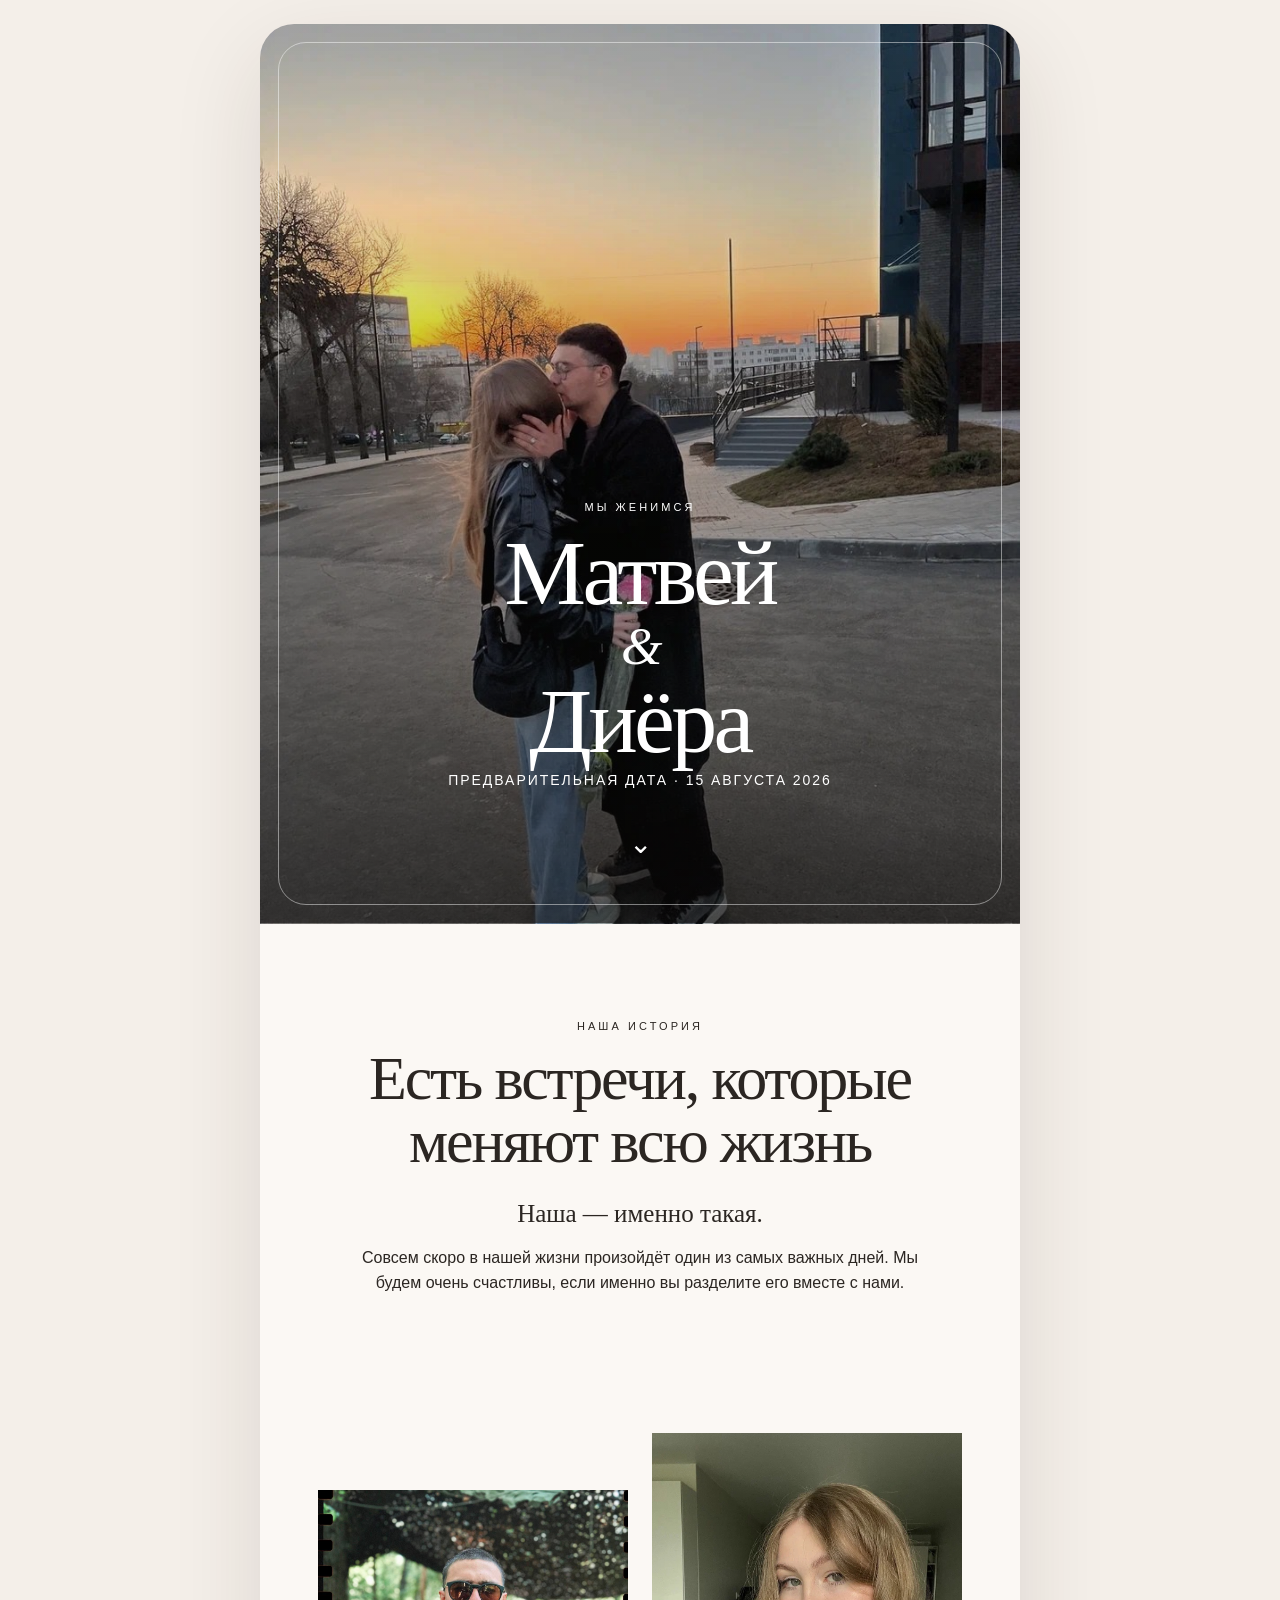
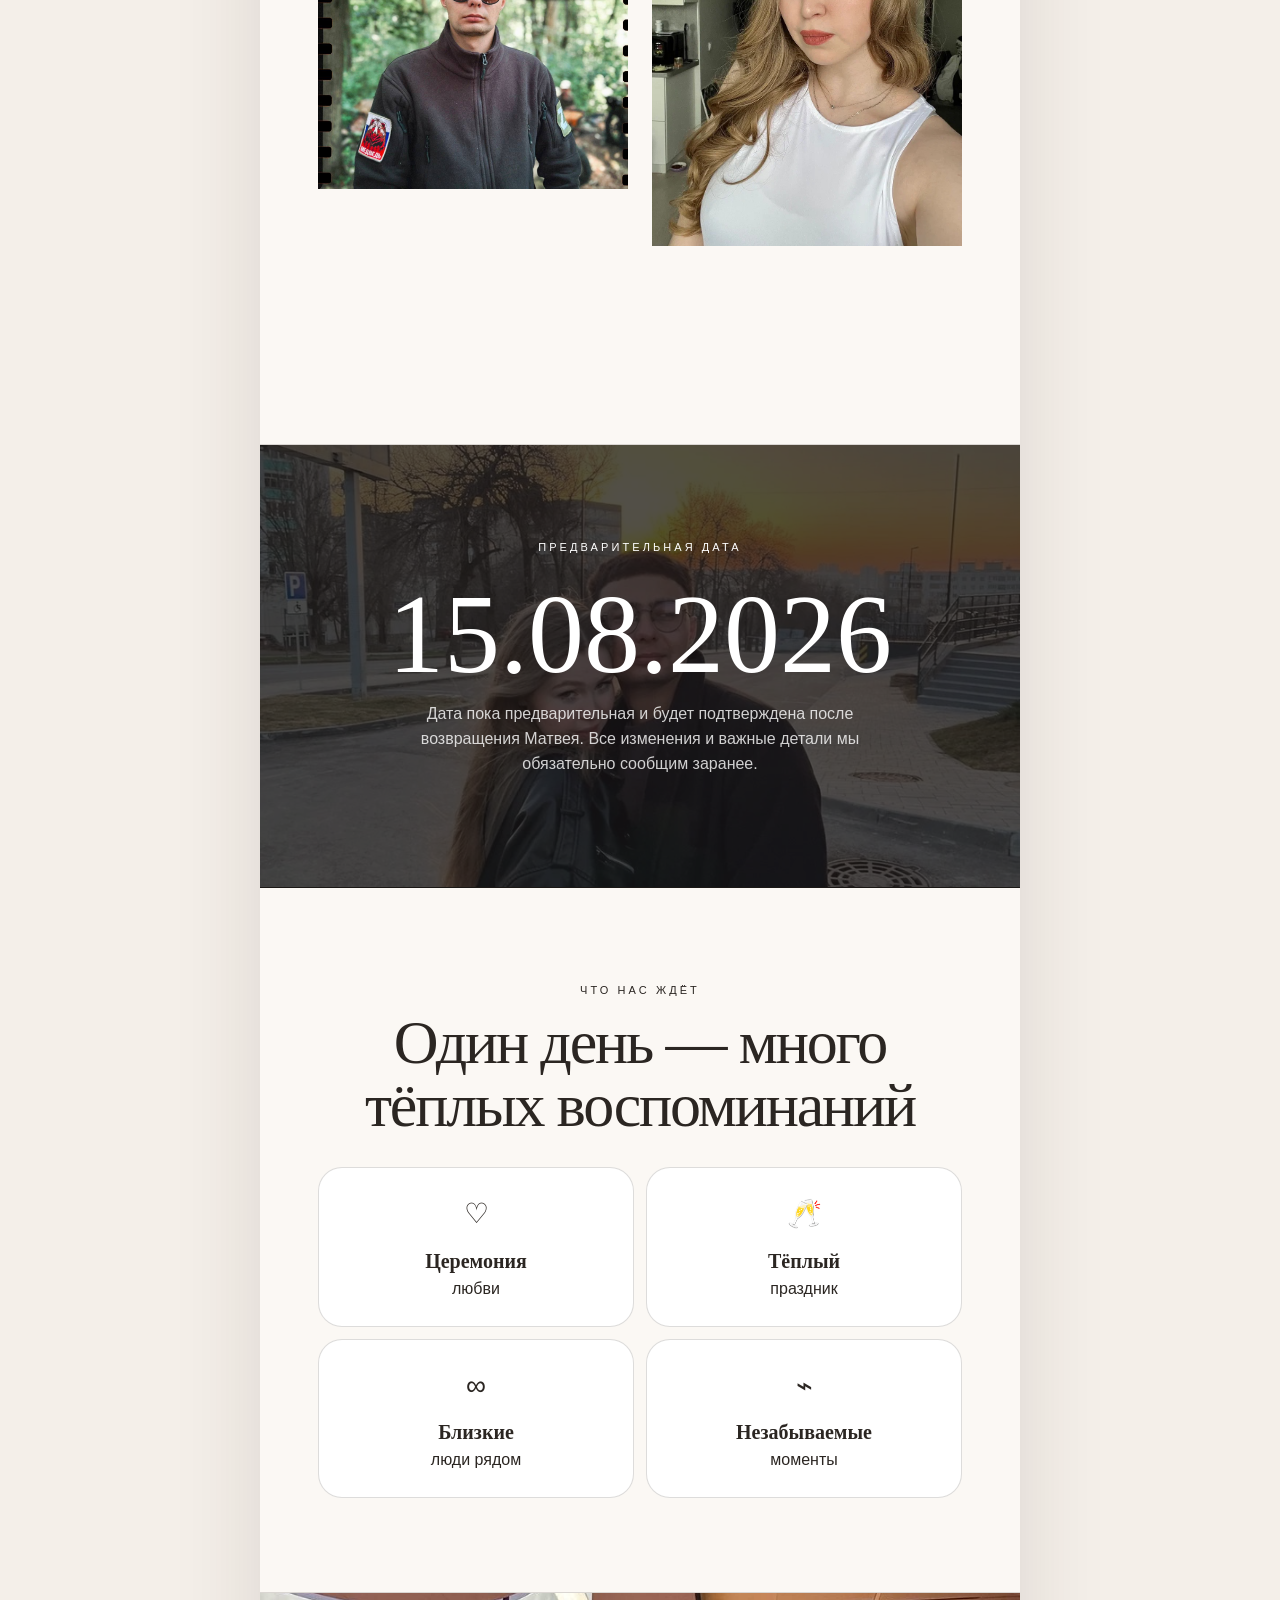
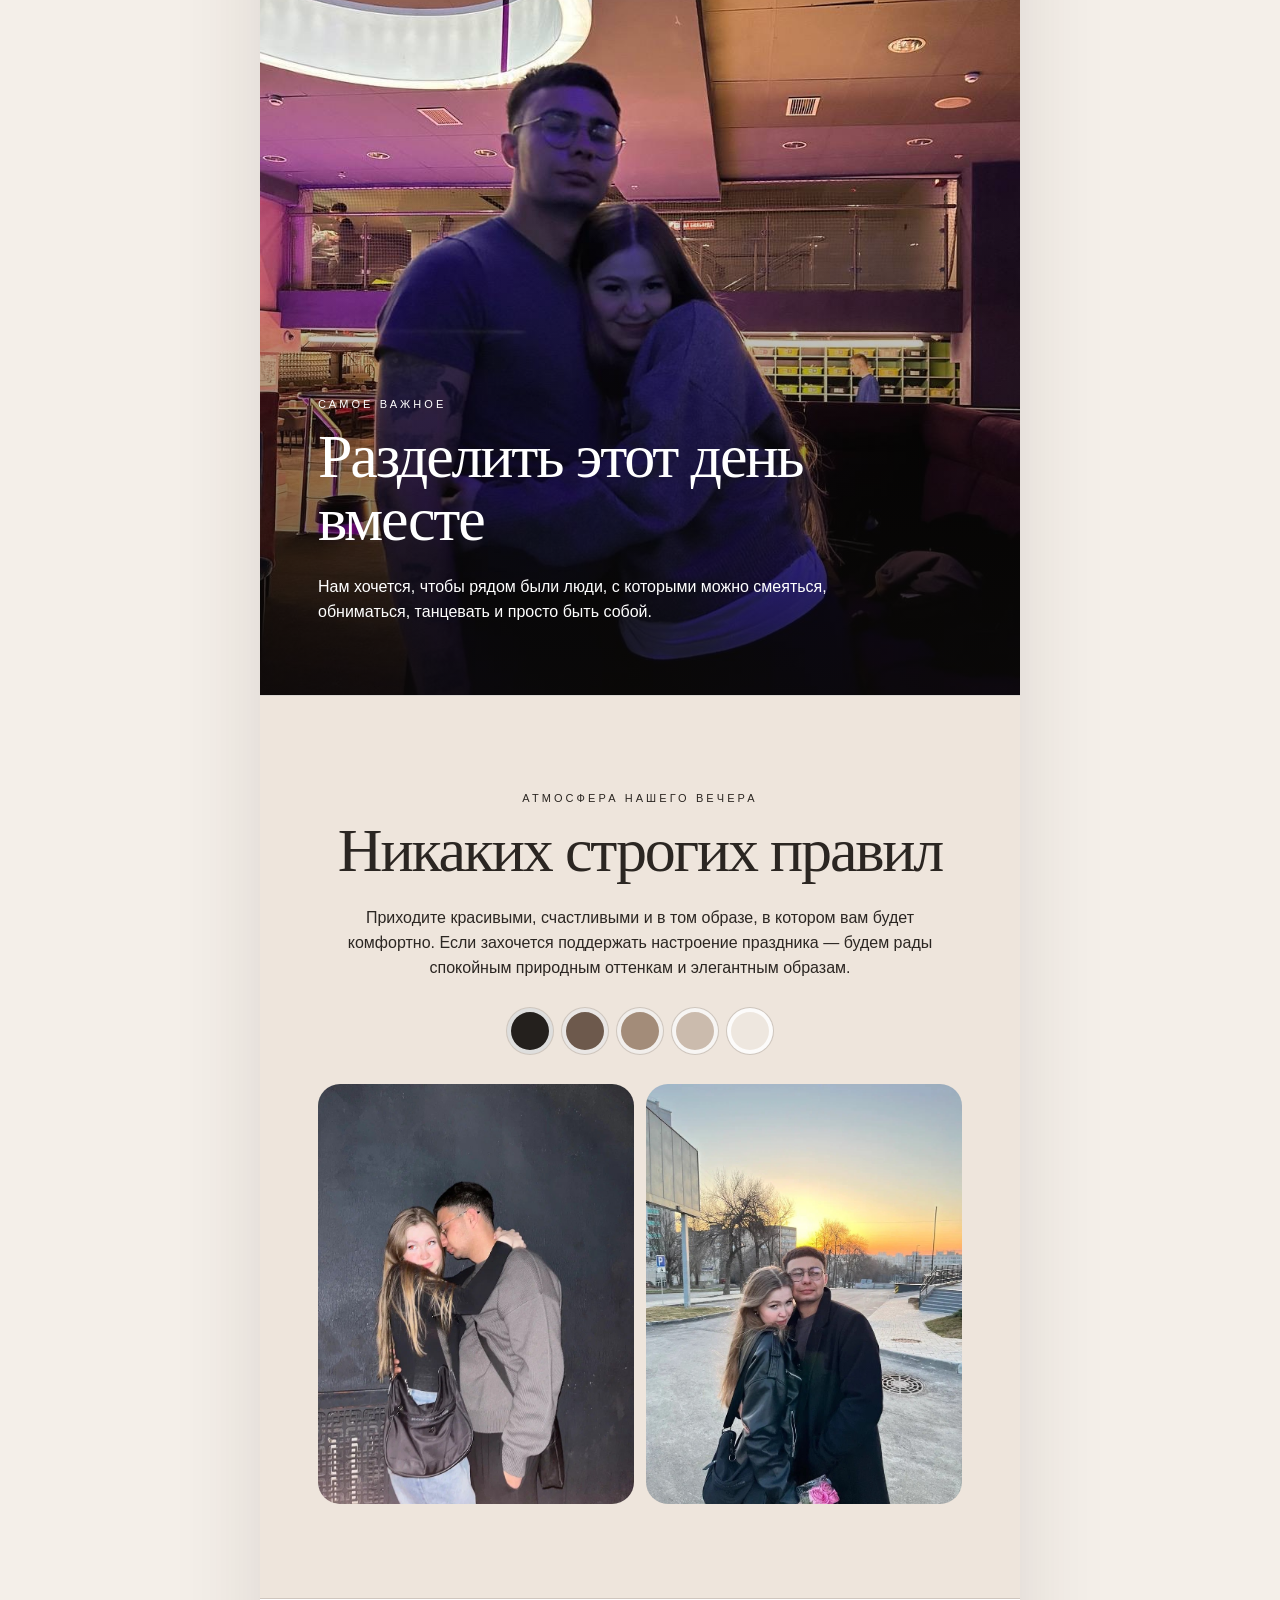
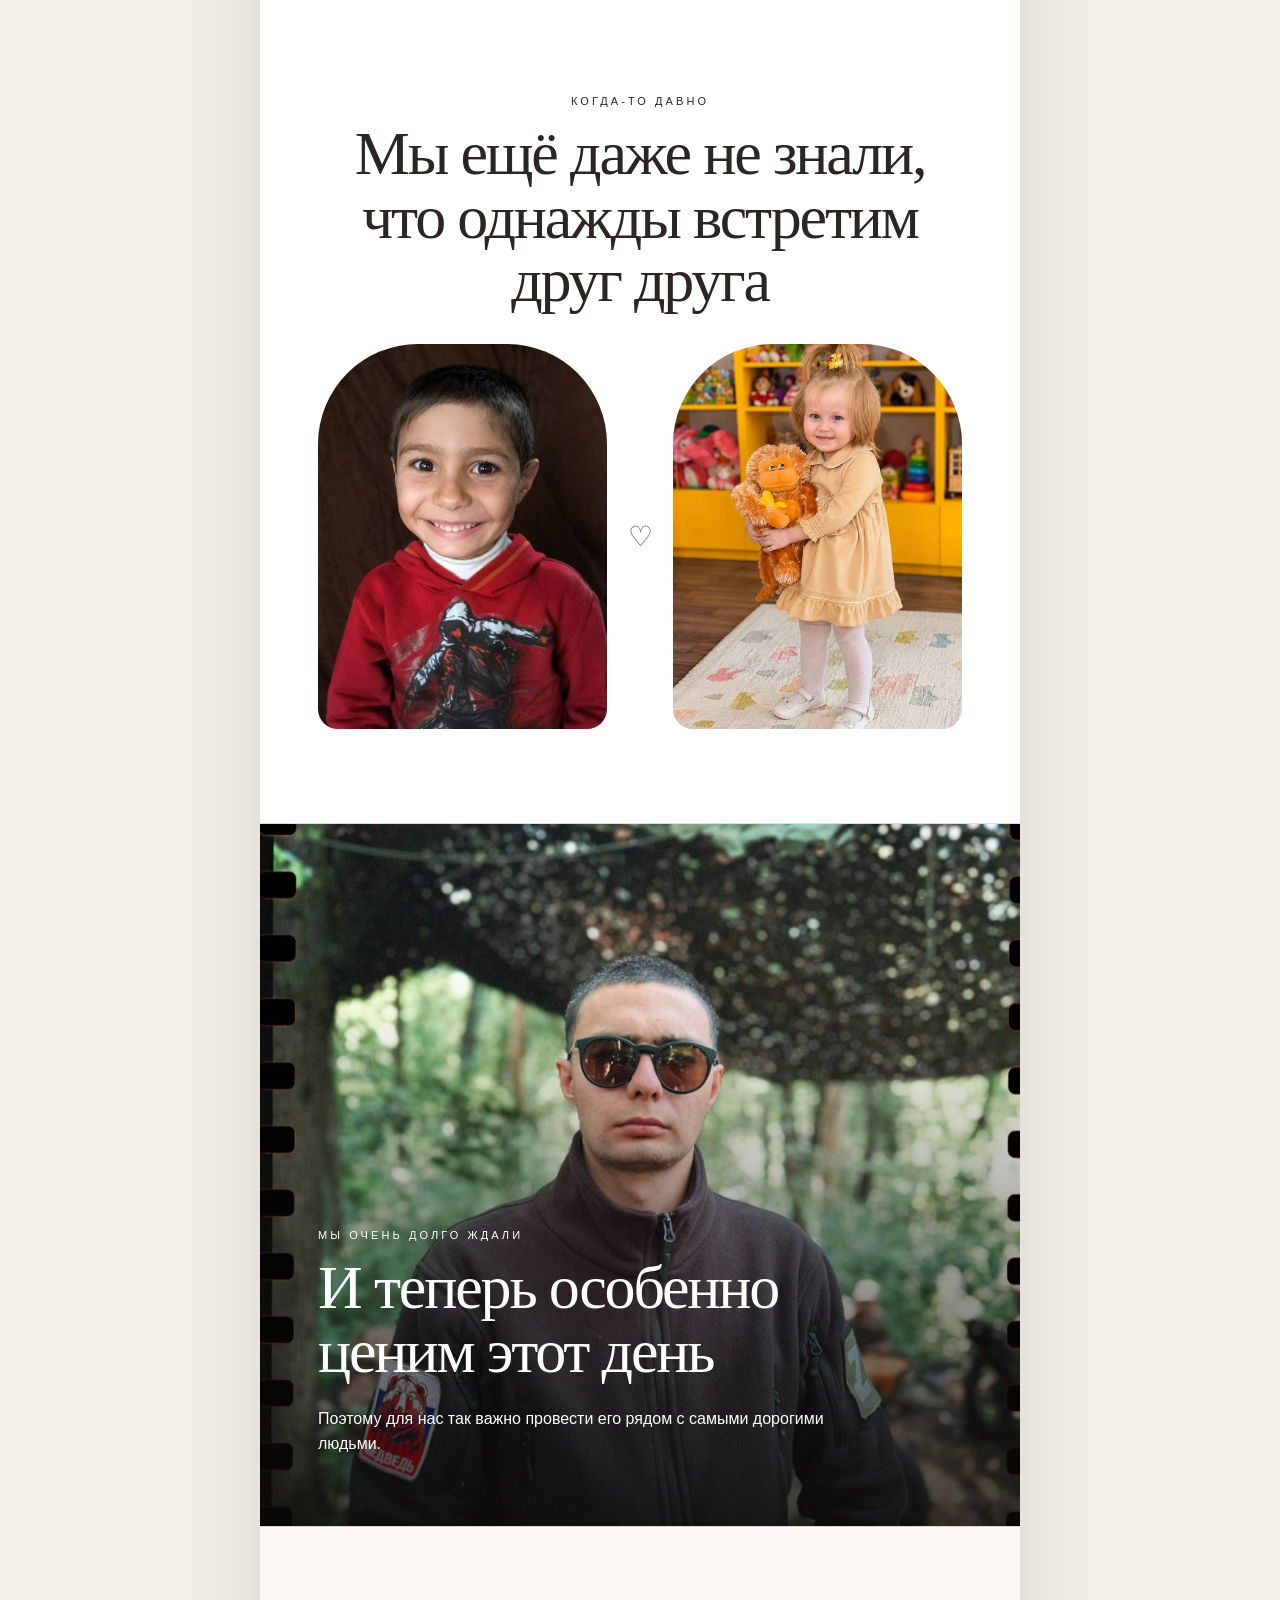
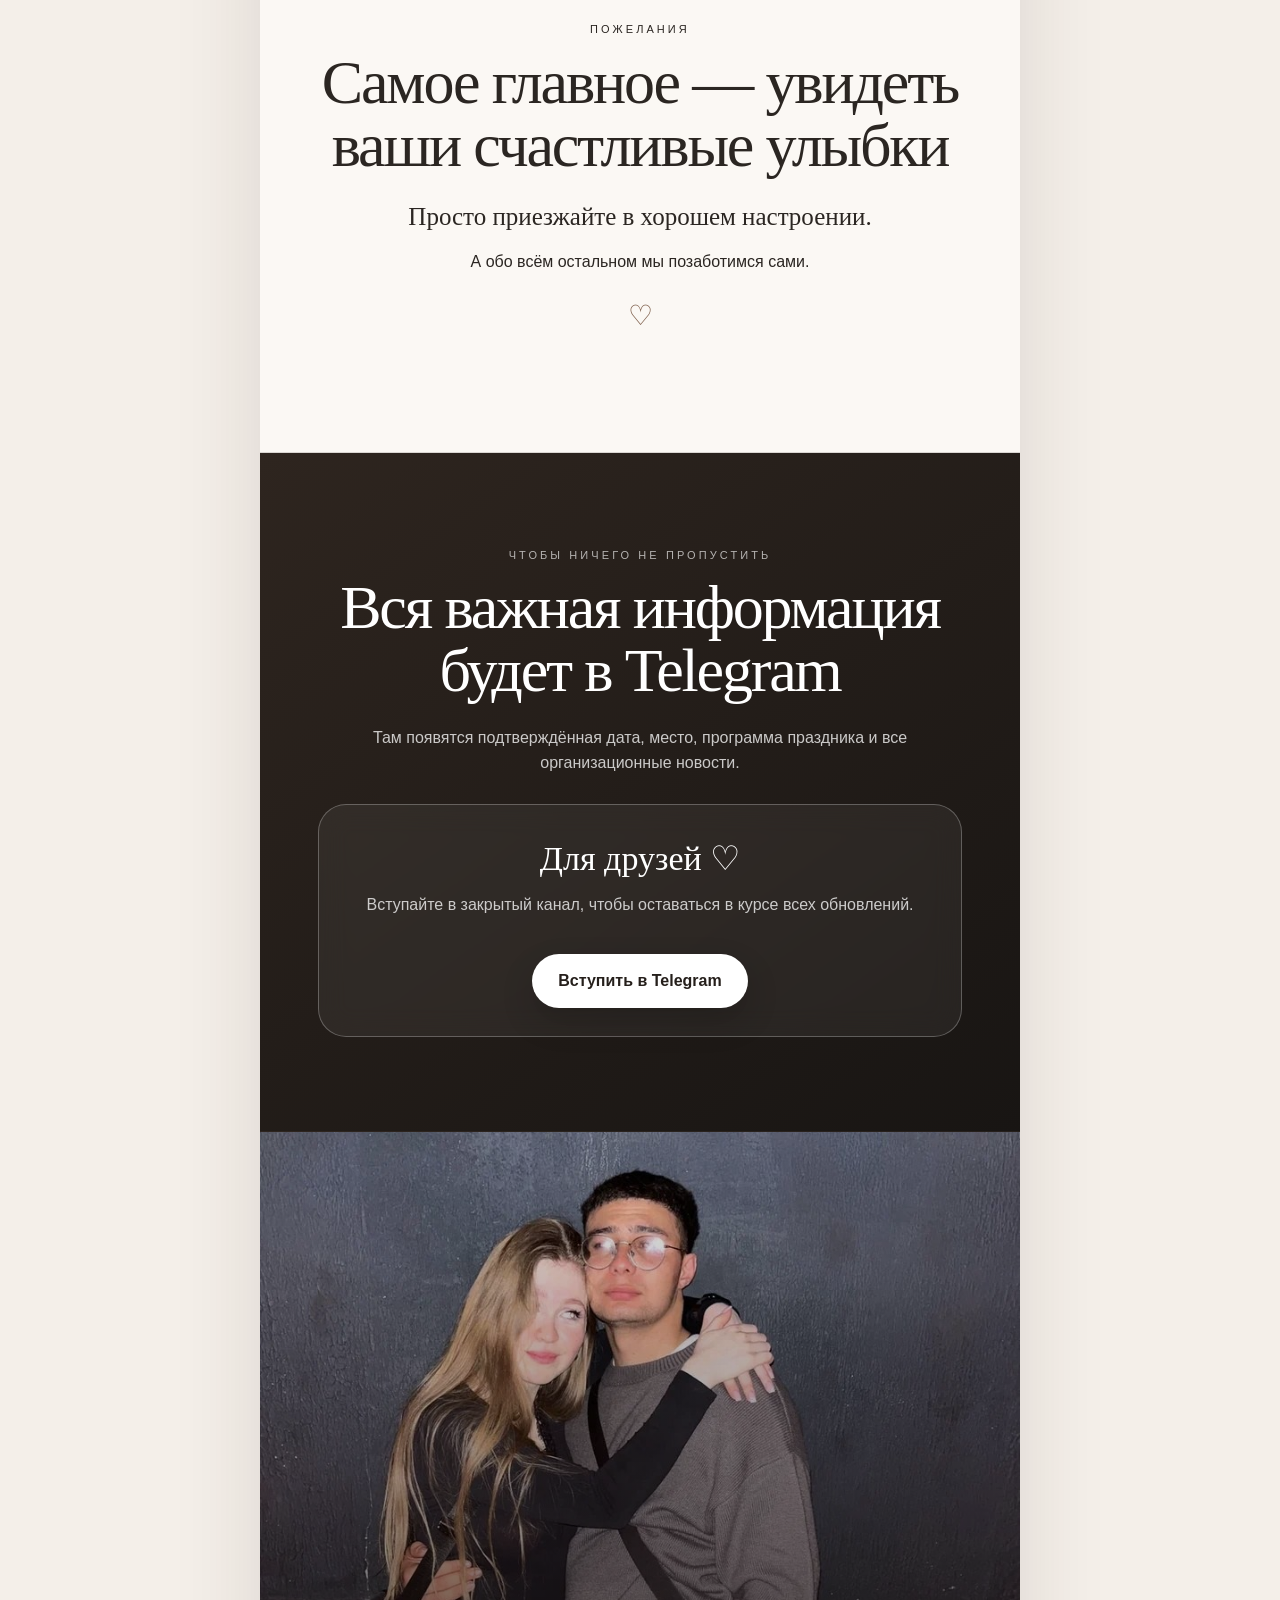
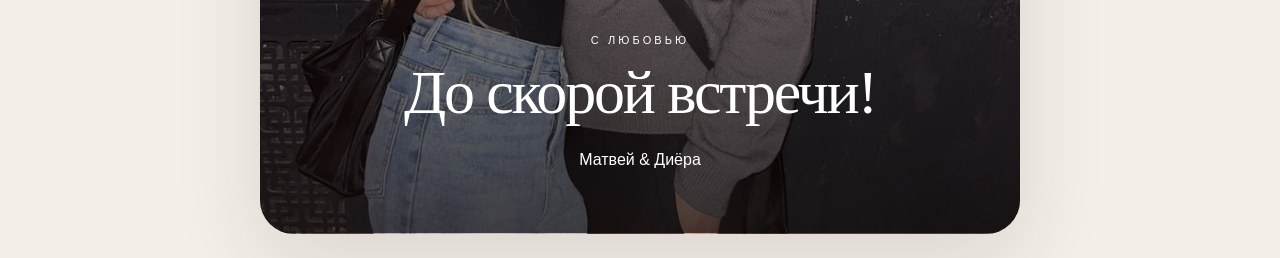
==== friends.html @ 25ff5fbf "Add files via upload" ====
<!doctype html>
<html lang="ru">
<head>
<meta charset="utf-8">
<meta name="viewport" content="width=device-width,initial-scale=1,viewport-fit=cover">
<meta name="theme-color" content="#f4efe9">
<title>Матвей & Диёра — мы женимся</title>
<link rel="stylesheet" href="styles.css">
</head>
<body>
<main class="site">
<section class="hero">
  <div class="hero-content reveal">
    <div class="eyebrow">Мы женимся</div>
    <h1>Матвей <span>&</span> Диёра</h1>
    <div class="hero-sub">предварительная дата · 15 августа 2026</div>
    <a class="scroll" href="#story" aria-label="Листать вниз">⌄</a>
  </div>
</section>

<section id="story" class="center">
  <div class="kicker reveal">Наша история</div>
  <h2 class="reveal">Есть встречи, которые меняют всю жизнь</h2>
  <p class="lead reveal">Наша — именно такая.</p>
  <p class="reveal">Совсем скоро в нашей жизни произойдёт один из самых важных дней. Мы будем очень счастливы, если именно вы разделите его вместе с нами.</p>
  <div class="story-photos reveal" aria-label="Фотографии Матвея и Диоры">
    <img src="assets/matvey_portrait.jpg" alt="Матвей">
    <img src="assets/diyora_portrait.jpg" alt="Диёра">
  </div>
</section>

<section class="date-panel">
  <div class="kicker reveal">Предварительная дата</div>
  <div class="date-big reveal">15.08.2026</div>
  <p class="date-note reveal">Дата пока предварительная и будет подтверждена после возвращения Матвея. Все изменения и важные детали мы обязательно сообщим заранее.</p>
</section>

<section class="center">
  <div class="kicker reveal">Что нас ждёт</div>
  <h2 class="reveal">Один день — много тёплых воспоминаний</h2>
  <div class="cards">
    <div class="card reveal"><div class="icon">♡</div><strong>Церемония</strong><span>любви</span></div>
    <div class="card reveal"><div class="icon">🥂</div><strong>Тёплый</strong><span>праздник</span></div>
    <div class="card reveal"><div class="icon">∞</div><strong>Близкие</strong><span>люди рядом</span></div>
    <div class="card reveal"><div class="icon">⌁</div><strong>Незабываемые</strong><span>моменты</span></div>
  </div>
</section>

<section class="photo-text">
  <div class="photo-block bowling">
    <div class="photo-copy reveal">
      <div class="kicker">Самое важное</div>
      <h2>Разделить этот день вместе</h2>
      <p>Нам хочется, чтобы рядом были люди, с которыми можно смеяться, обниматься, танцевать и просто быть собой.</p>
    </div>
  </div>
</section>

<section class="atmosphere center">
  <div class="kicker reveal">Атмосфера нашего вечера</div>
  <h2 class="reveal">Никаких строгих правил</h2>
  <p class="reveal">Приходите красивыми, счастливыми и в том образе, в котором вам будет комфортно. Если захочется поддержать настроение праздника — будем рады спокойным природным оттенкам и элегантным образам.</p>
  <div class="palette reveal"><span class="swatch s1"></span><span class="swatch s2"></span><span class="swatch s3"></span><span class="swatch s4"></span><span class="swatch s5"></span></div>
  <div class="looks">
    <img class="reveal" src="assets/blackwall_1.jpg" alt="Совместная фотография">
    <img class="reveal" src="assets/sunset_close.jpg" alt="Совместная фотография на закате">
  </div>
</section>

<section class="childhood center">
  <div class="kicker reveal">Когда-то давно</div>
  <h2 class="reveal">Мы ещё даже не знали, что однажды встретим друг друга</h2>
  <div class="child-grid">
    <img class="reveal" src="assets/matvey_child.jpg" alt="Матвей в детстве">
    <div class="between reveal">♡</div>
    <img class="reveal" src="assets/diyora_child.jpg" alt="Диёра в детстве">
  </div>
</section>

<section class="photo-text">
  <div class="photo-block service">
    <div class="photo-copy reveal">
      <div class="kicker">Мы очень долго ждали</div>
      <h2>И теперь особенно ценим этот день</h2>
      <p>Поэтому для нас так важно провести его рядом с самыми дорогими людьми.</p>
    </div>
  </div>
</section>

<section class="center">
  <div class="kicker reveal">Пожелания</div>
  <h2 class="reveal">Самое главное — увидеть ваши счастливые улыбки</h2>
  <p class="lead reveal">Просто приезжайте в хорошем настроении.</p>
  <p class="reveal">А обо всём остальном мы позаботимся сами.</p>
  <div class="heart reveal">♡</div>
</section>

<section class="telegram">
  <div class="kicker reveal">Чтобы ничего не пропустить</div>
  <h2 class="reveal">Вся важная информация будет в Telegram</h2>
  <p class="reveal">Там появятся подтверждённая дата, место, программа праздника и все организационные новости.</p>
  <div class="tg-card reveal">
    <div class="tg-title">Для друзей ♡</div>
    <p>Вступайте в закрытый канал, чтобы оставаться в курсе всех обновлений.</p>
    <a class="button" href="https://t.me/+oZbW09UqK103MmYy" target="_blank" rel="noopener">Вступить в Telegram</a>
  </div>
</section>

<section class="final">
  <div class="final-inner reveal">
    <div class="kicker">С любовью</div>
    <h2>До скорой встречи!</h2>
    <p>Матвей & Диёра</p>
  </div>
</section>
</main>
<script src="script.js"></script>
</body>
</html>
---- styles.css ----
:root{
  --milk:#f4efe9;
  --paper:#fbf8f4;
  --ink:#2b2622;
  --muted:#776d65;
  --line:rgba(43,38,34,.16);
  --brown:#7b5b47;
  --deep:#181513;
  --glass:rgba(255,255,255,.74);
}
*{box-sizing:border-box}
html{scroll-behavior:smooth}
body{
  margin:0;background:var(--milk);color:var(--ink);
  font-family:Inter,ui-sans-serif,-apple-system,BlinkMacSystemFont,"Segoe UI",sans-serif;
  line-height:1.55;overflow-x:hidden;
}
img{display:block;width:100%}
a{color:inherit}
.site{max-width:760px;margin:0 auto;background:var(--paper);overflow:hidden;box-shadow:0 30px 90px rgba(47,33,23,.12)}
.hero{
  min-height:100svh;position:relative;display:flex;align-items:flex-end;padding:34px 22px 46px;color:#fff;
  background:
    linear-gradient(180deg,rgba(10,8,7,.08) 20%,rgba(10,8,7,.68) 100%),
    url("assets/hero.jpg") center 42%/cover no-repeat;
}
.hero::before{content:"";position:absolute;inset:18px;border:1px solid rgba(255,255,255,.46);border-radius:28px;pointer-events:none}
.hero-content{position:relative;width:100%;text-align:center;padding:0 16px}
.eyebrow,.kicker{font-size:11px;letter-spacing:.28em;text-transform:uppercase}
.hero h1,.display,h2{font-family:Georgia,"Times New Roman",serif;font-weight:400}
.hero h1{font-size:clamp(54px,16vw,92px);line-height:.85;margin:18px 0 10px;letter-spacing:-.04em}
.hero h1 span{display:block;font-style:italic;font-size:.58em;margin:12px 0}
.hero-sub{font-size:14px;letter-spacing:.14em;text-transform:uppercase}
.scroll{display:inline-flex;margin-top:30px;text-decoration:none;font-size:28px;animation:bob 1.8s ease-in-out infinite}
@keyframes bob{50%{transform:translateY(7px)}}
section{padding:72px 22px;border-bottom:1px solid var(--line)}
.center{text-align:center}
h2{font-size:clamp(40px,10vw,62px);line-height:1.02;margin:12px 0 24px;letter-spacing:-.035em}
p{max-width:590px;margin:0 auto 16px}
.lead{font-family:Georgia,"Times New Roman",serif;font-size:25px;line-height:1.3}
.heart{font-family:Georgia,serif;font-size:28px;color:var(--brown);margin:20px 0}
.story-photos{margin:34px auto 0;display:grid;grid-template-columns:repeat(2,minmax(0,1fr));gap:24px;max-width:920px;align-items:stretch}
.story-photos img{width:100%;height:620px;object-fit:contain;object-position:center;display:block;border-radius:28px;background:transparent;box-shadow:none}
.date-panel{background:var(--deep);color:#fff;text-align:center;position:relative;isolation:isolate}
.date-panel::before{content:"";position:absolute;inset:0;background:url("assets/sunset_close.jpg") center/cover;opacity:.25;z-index:-1}
.date-big{font-family:Georgia,serif;font-size:clamp(62px,18vw,112px);line-height:.9;margin:28px 0 18px}
.date-note{max-width:520px;color:rgba(255,255,255,.8)}
.cards{display:grid;grid-template-columns:1fr 1fr;gap:12px;margin-top:30px}
.card{background:#fff;border:1px solid var(--line);border-radius:24px;padding:24px 16px;text-align:center}
.card .icon{font-size:28px;margin-bottom:10px}.card strong{display:block;font-family:Georgia,serif;font-size:20px}
.photo-text{padding:0}
.photo-block{min-height:78svh;display:flex;align-items:flex-end;position:relative;color:white;padding:34px 22px}
.photo-block::before{content:"";position:absolute;inset:0;background:linear-gradient(180deg,transparent 25%,rgba(12,10,9,.78))}
.photo-block.bowling{background:url("assets/bowling.jpg") center/cover}
.photo-block.service{background:url("assets/matvey_forest.jpg") center 35%/cover}
.photo-copy{position:relative;max-width:560px}
.photo-copy h2{color:#fff}
.atmosphere{background:#eee5dc}
.palette{display:flex;justify-content:center;gap:9px;margin:28px 0 30px}
.swatch{width:46px;height:46px;border-radius:50%;border:4px solid rgba(255,255,255,.85);box-shadow:0 0 0 1px var(--line)}
.s1{background:#24201d}.s2{background:#6d594c}.s3{background:#a38c79}.s4{background:#cbbbad}.s5{background:#eee7df}
.looks{display:grid;grid-template-columns:1fr 1fr;gap:12px;margin-top:28px}
.looks img{height:310px;object-fit:cover;border-radius:22px}
.childhood{background:#fff}
.child-grid{display:grid;grid-template-columns:1fr 46px 1fr;gap:10px;align-items:center;margin-top:32px}
.child-grid img{aspect-ratio:3/4;object-fit:cover;border-radius:100px 100px 20px 20px}
.child-grid .between{text-align:center;font-size:28px;color:var(--brown)}
.telegram{background:linear-gradient(145deg,#2e251f,#181513);color:#fff;text-align:center}
.telegram .kicker{color:rgba(255,255,255,.66)}
.telegram p{color:rgba(255,255,255,.76)}
.tg-card{margin-top:28px;border:1px solid rgba(255,255,255,.26);border-radius:28px;padding:28px 20px;background:rgba(255,255,255,.06);backdrop-filter:blur(14px)}
.tg-title{font-family:Georgia,serif;font-size:34px;margin-bottom:8px}
.button{
  display:inline-flex;align-items:center;justify-content:center;min-height:54px;padding:0 26px;border-radius:999px;
  background:#fff;color:#251f1b;text-decoration:none;font-weight:700;margin-top:20px;
  box-shadow:0 14px 32px rgba(0,0,0,.18)
}
.final{min-height:78svh;display:flex;align-items:flex-end;text-align:center;color:#fff;position:relative;padding:44px 22px;
  background:url("assets/blackwall_2.jpg") center/cover}
.final::before{content:"";position:absolute;inset:0;background:linear-gradient(180deg,rgba(0,0,0,.08),rgba(0,0,0,.72))}
.final-inner{position:relative;width:100%}
.final h2{color:#fff}
.reveal{opacity:0;transform:translateY(22px);transition:opacity .9s ease,transform .9s ease}
.reveal.visible{opacity:1;transform:none}
.note{font-size:12px;color:var(--muted)}
@media(min-width:720px){
  body{padding:24px}.site{border-radius:34px}
  section{padding:94px 58px}
  .hero{padding:48px 58px 58px}
  .photo-block{padding:54px 58px}
  .looks img{height:420px}
}

@media (max-width:700px){
  .story-photos{grid-template-columns:repeat(2,minmax(0,1fr));gap:12px;margin-top:26px}
  .story-photos img{height:430px;border-radius:22px}
}
@media (max-width:460px){
  .story-photos{grid-template-columns:1fr}
  .story-photos img{height:auto;max-height:none}
}
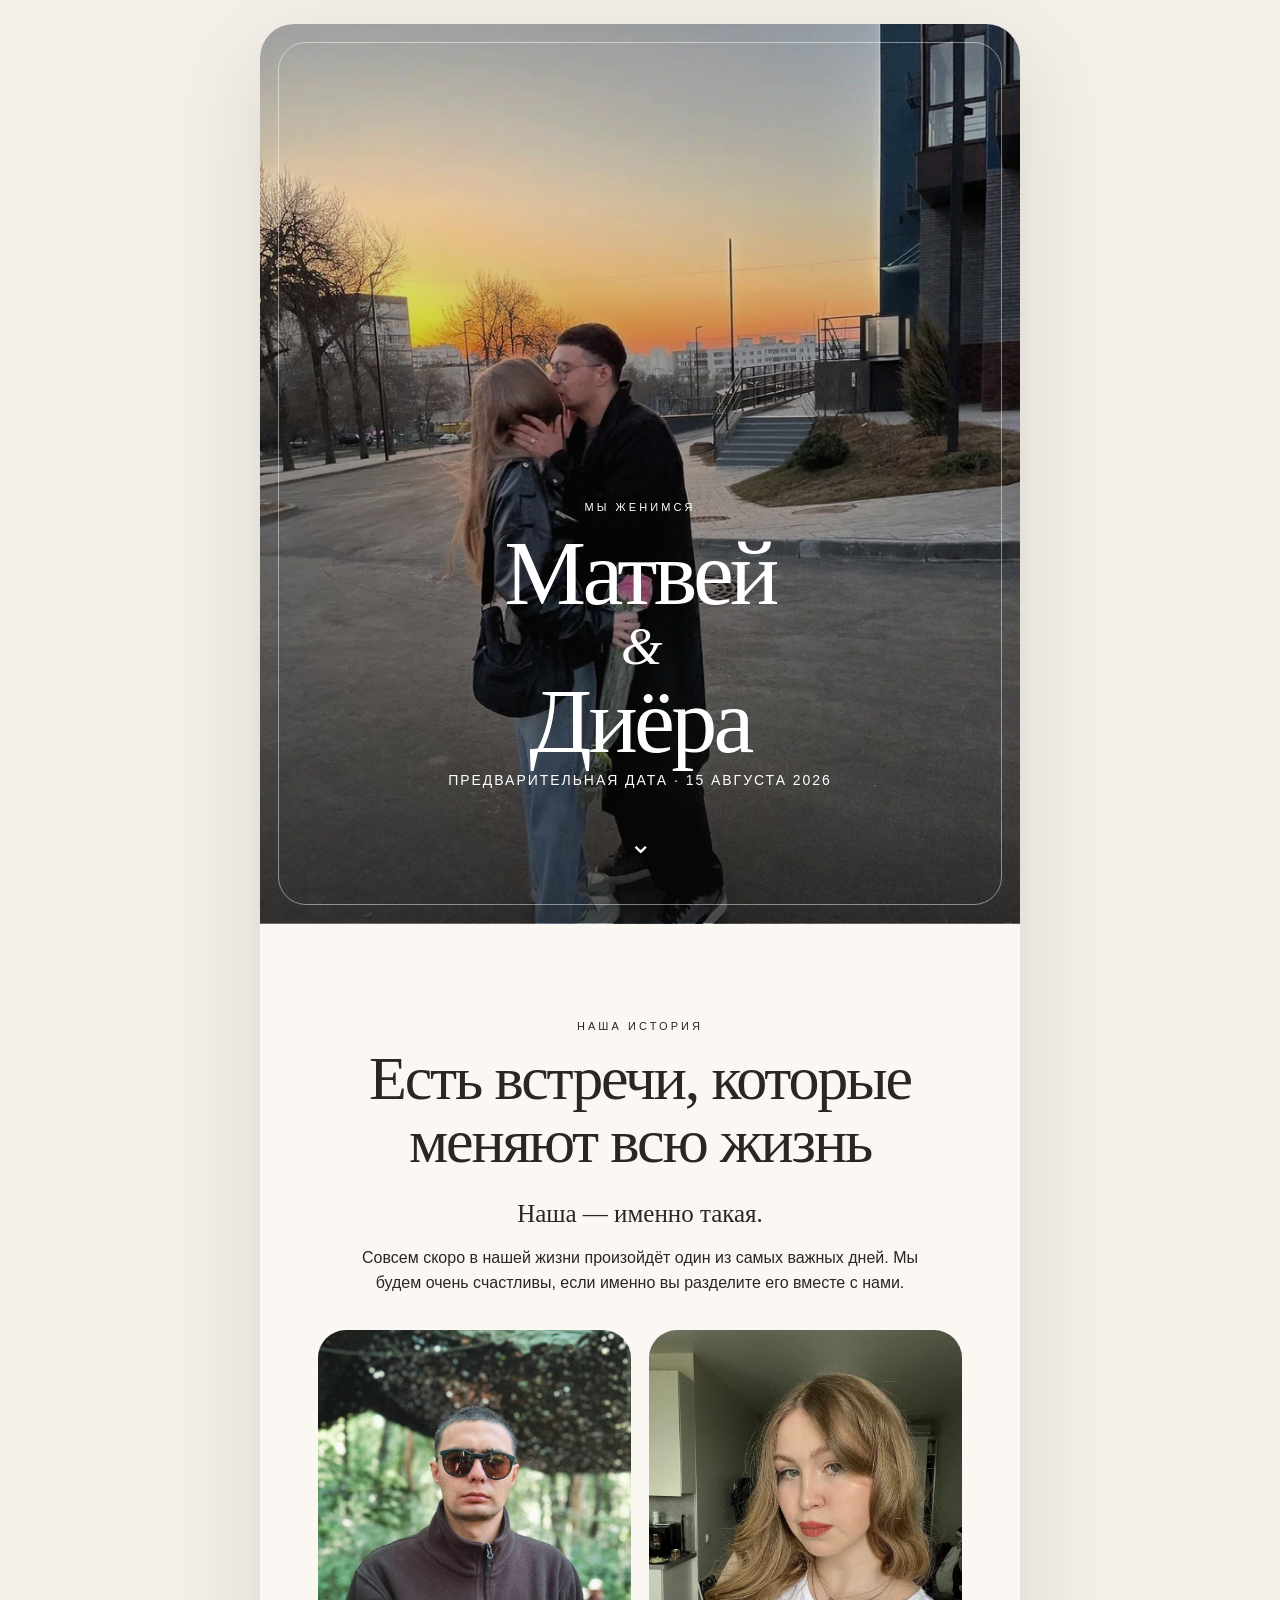
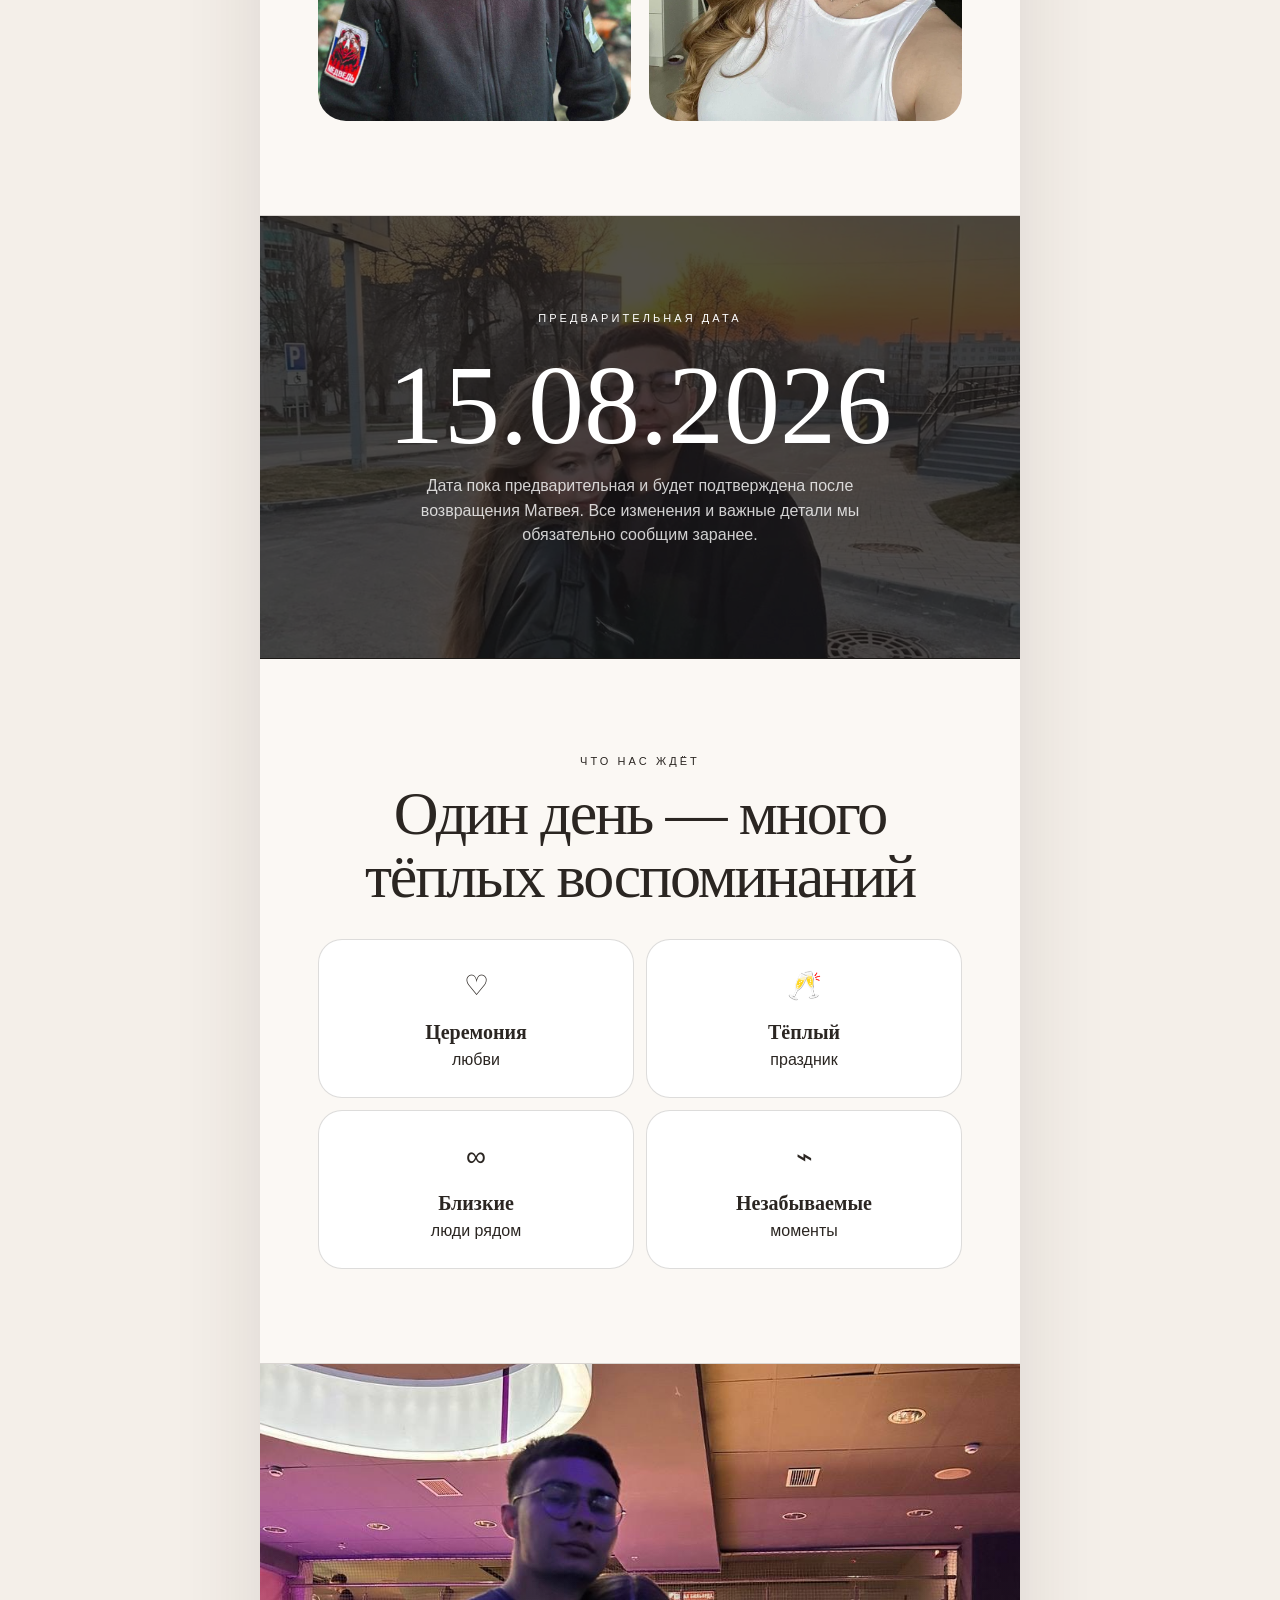
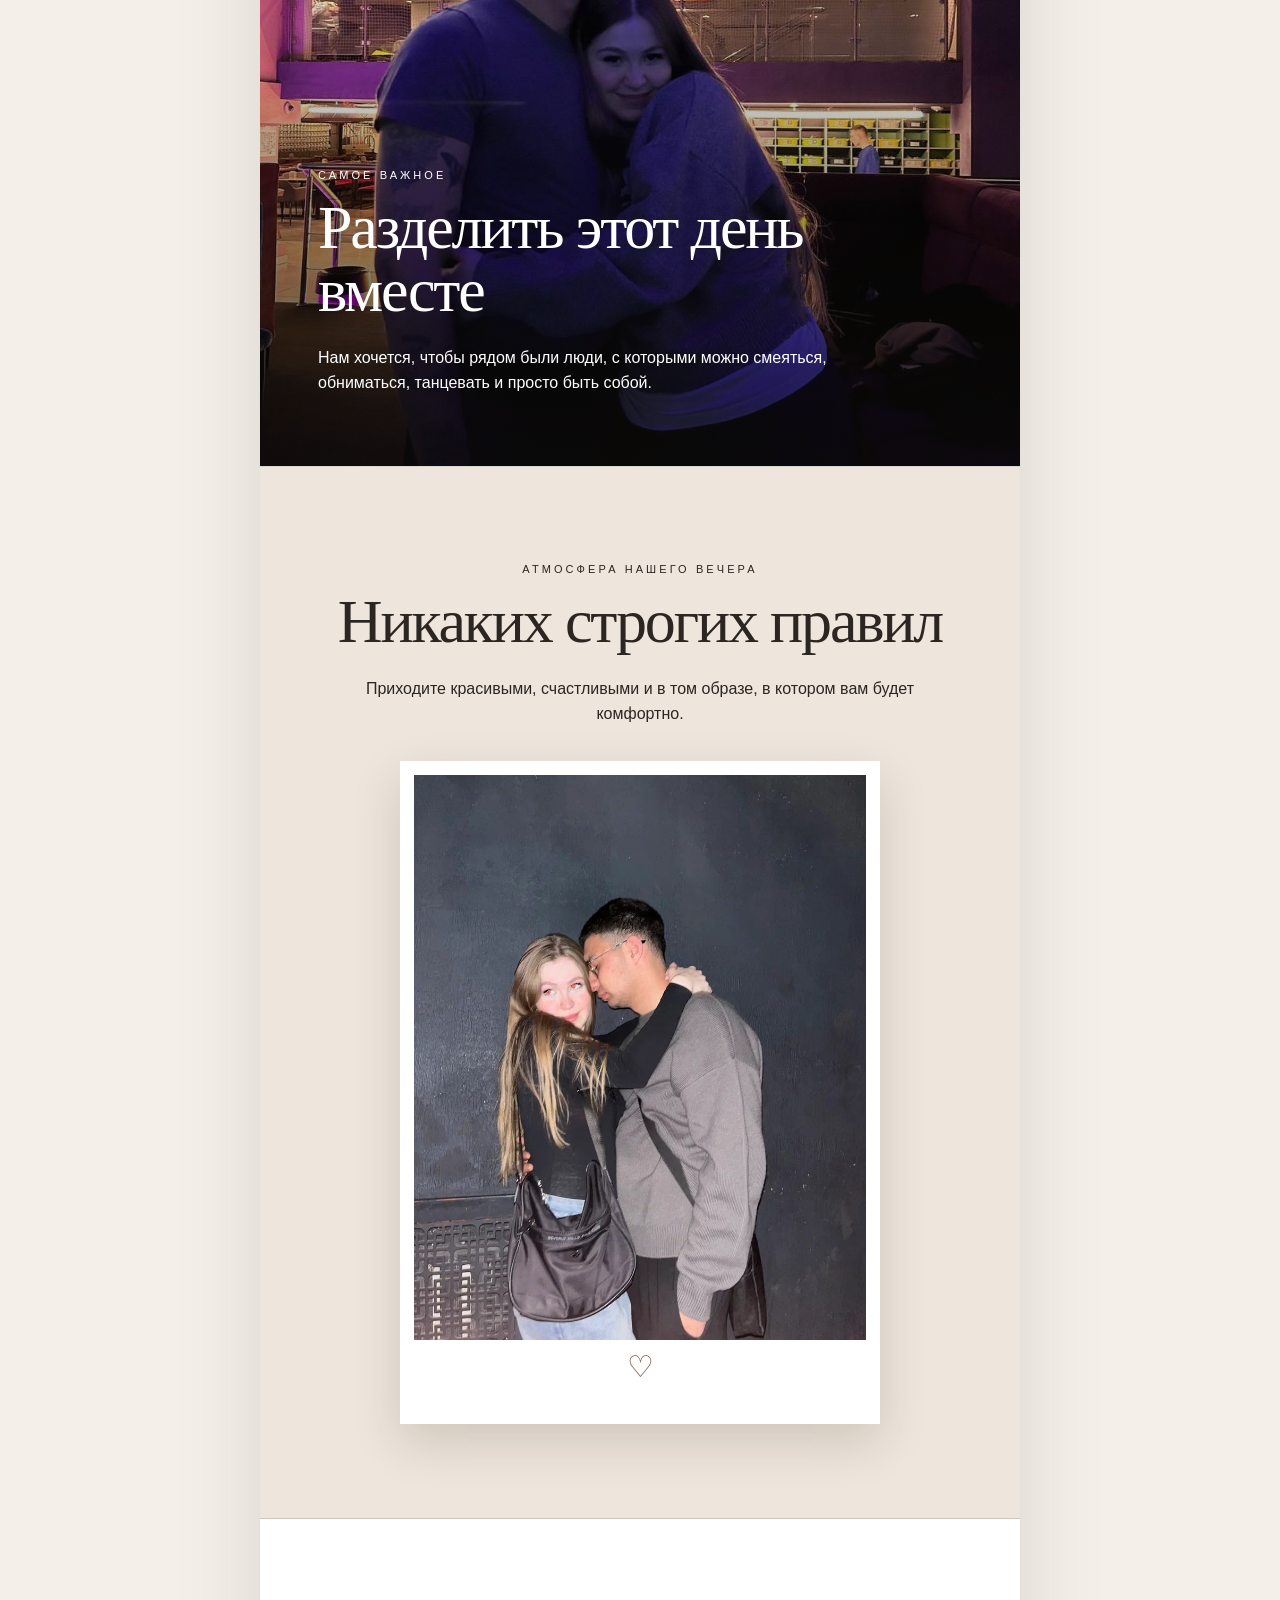
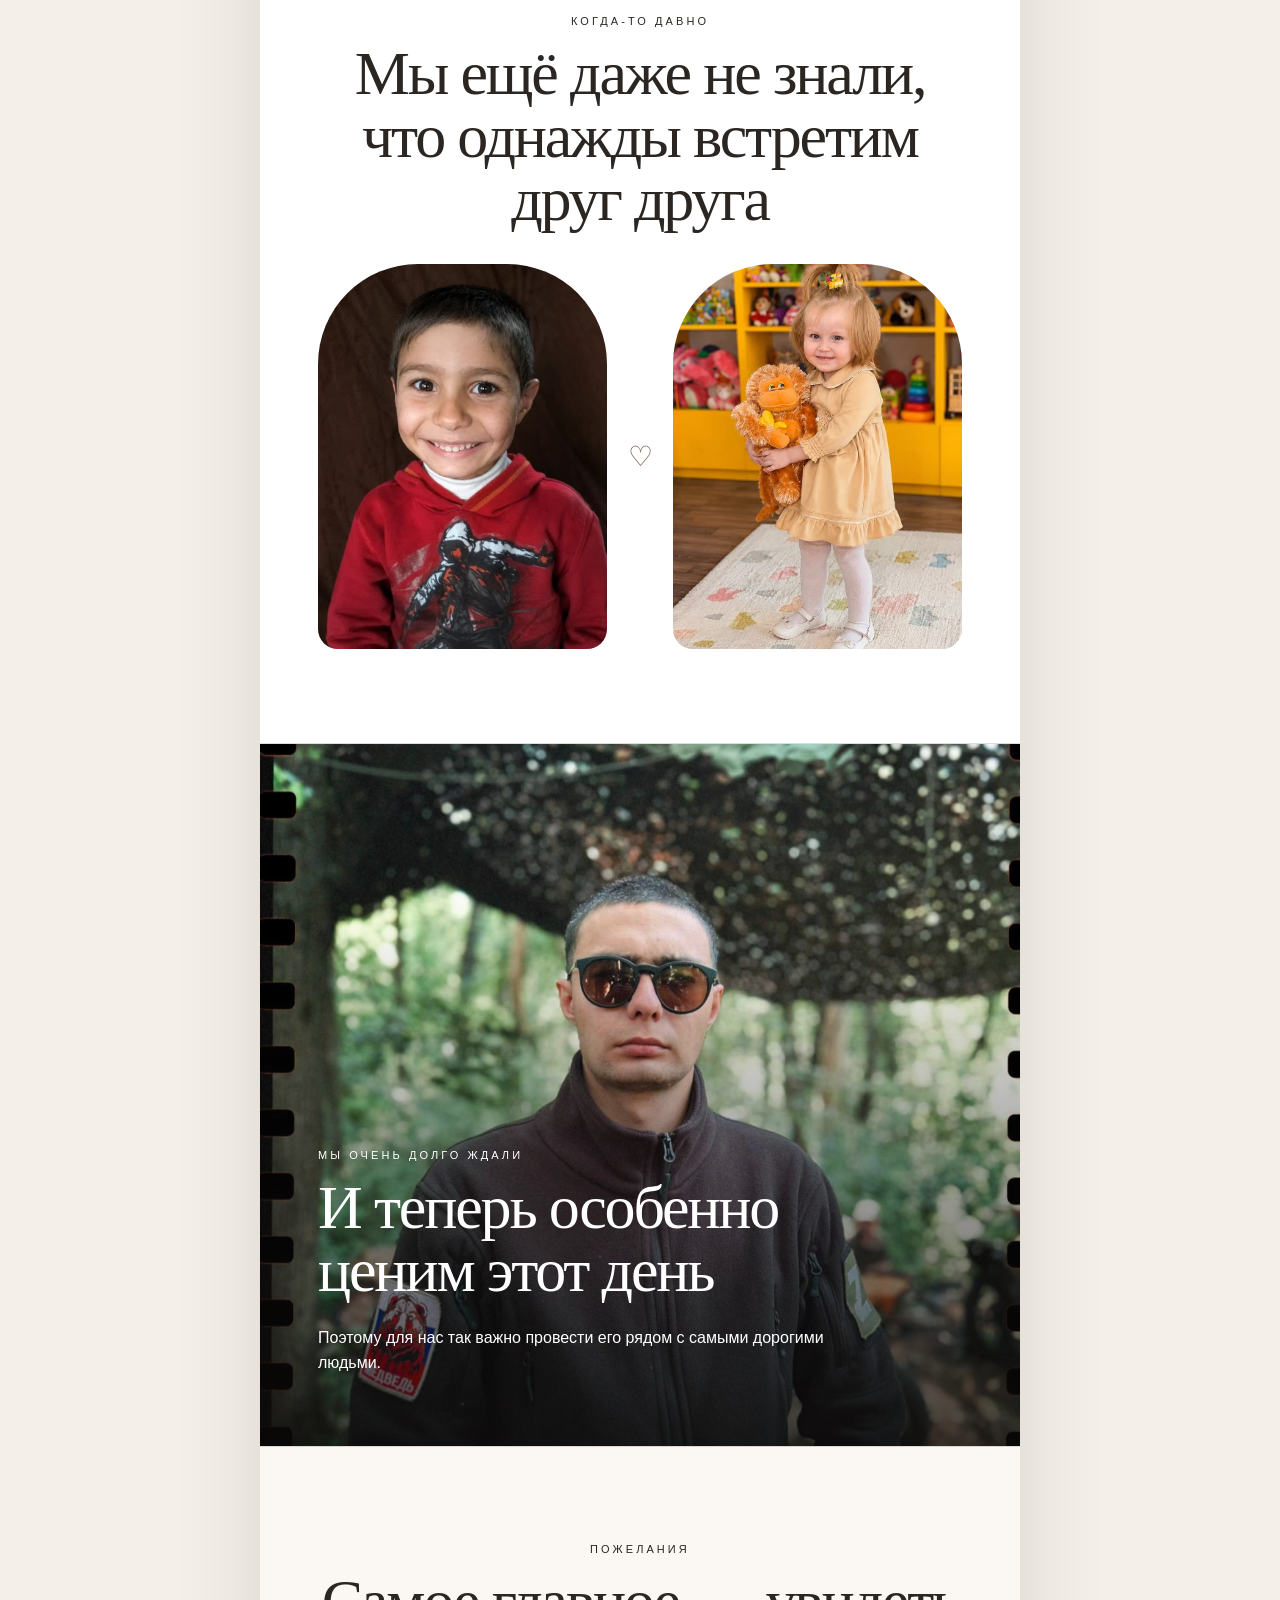
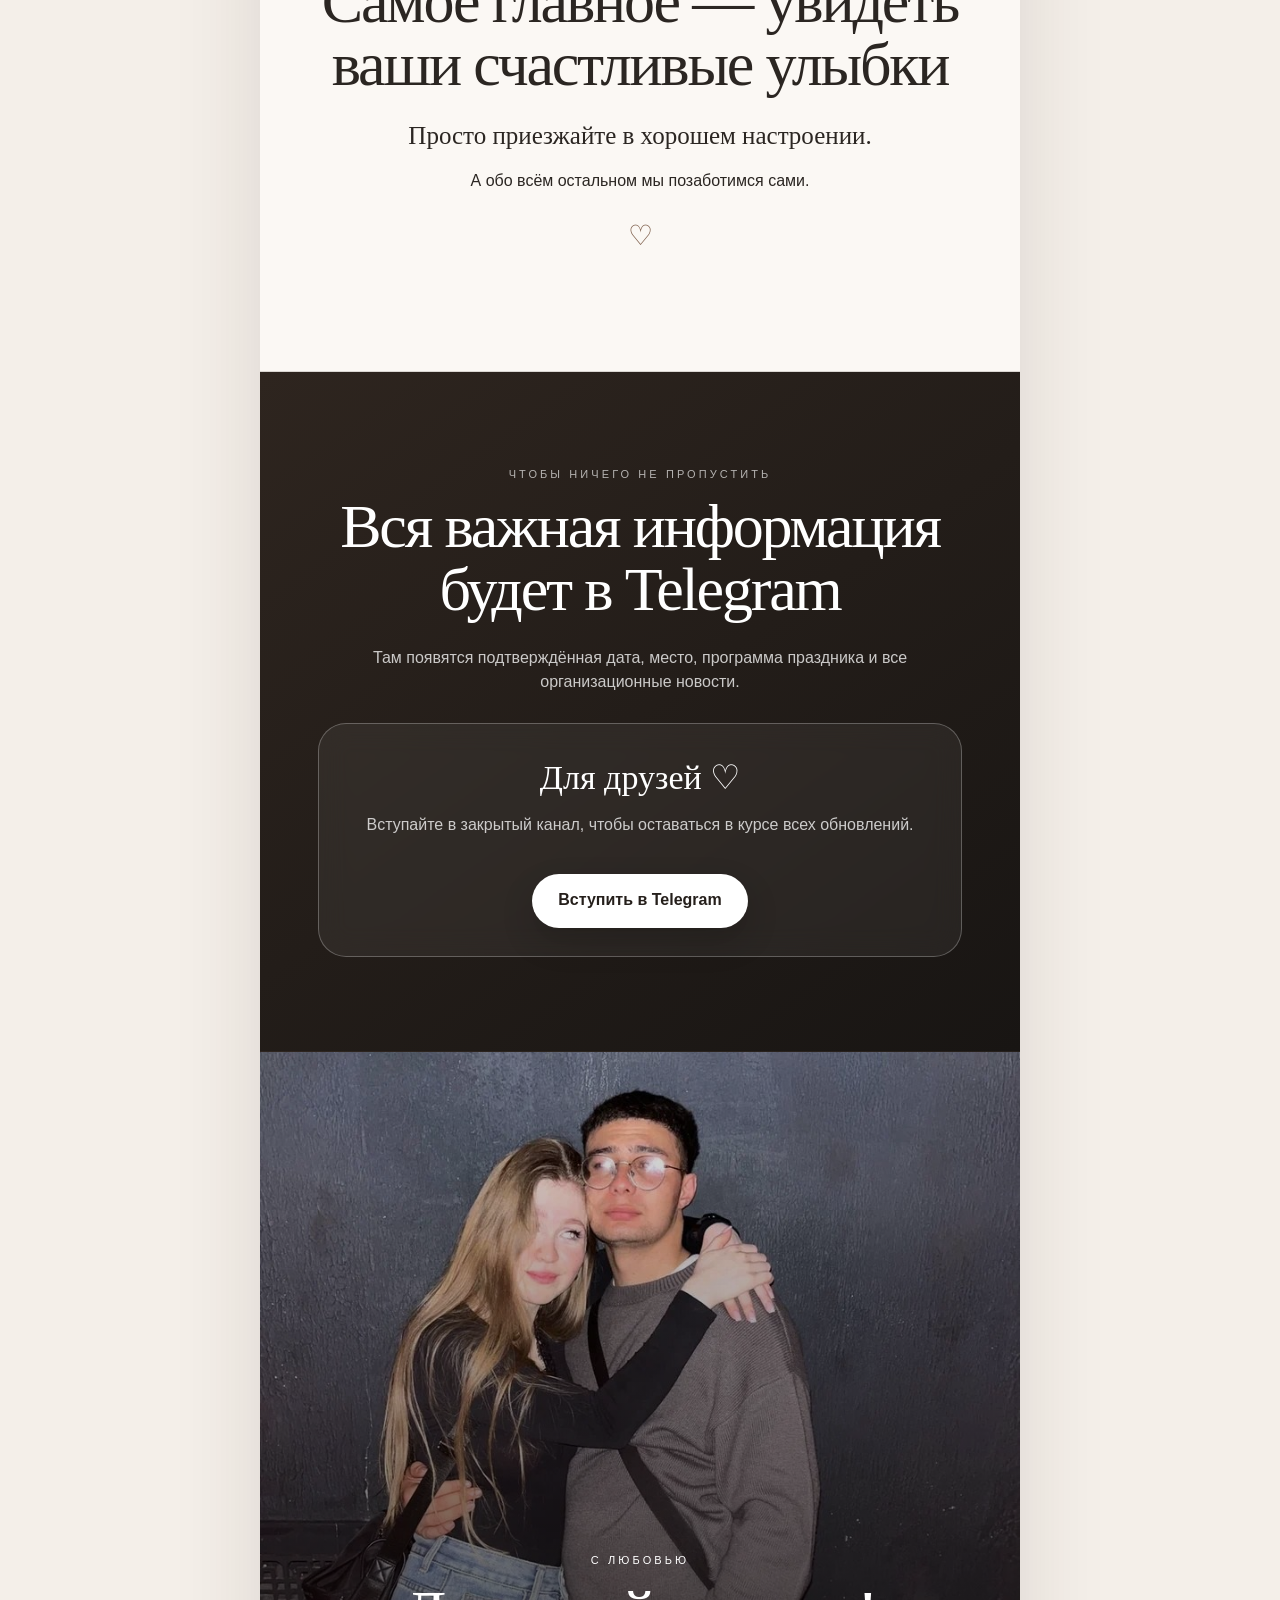
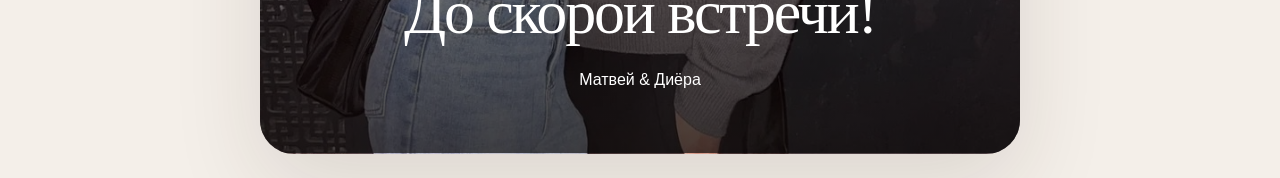
==== commit 13b3c378: "Add files via upload" ====
--- a/friends.html
+++ b/friends.html
@@ -23,7 +23,7 @@
   <h2 class="reveal">Есть встречи, которые меняют всю жизнь</h2>
   <p class="lead reveal">Наша — именно такая.</p>
   <p class="reveal">Совсем скоро в нашей жизни произойдёт один из самых важных дней. Мы будем очень счастливы, если именно вы разделите его вместе с нами.</p>
-  <div class="story-photos reveal" aria-label="Фотографии Матвея и Диоры">
+  <div class="story-portraits reveal">
     <img src="assets/matvey_portrait.jpg" alt="Матвей">
     <img src="assets/diyora_portrait.jpg" alt="Диёра">
   </div>
@@ -59,11 +59,10 @@
 <section class="atmosphere center">
   <div class="kicker reveal">Атмосфера нашего вечера</div>
   <h2 class="reveal">Никаких строгих правил</h2>
-  <p class="reveal">Приходите красивыми, счастливыми и в том образе, в котором вам будет комфортно. Если захочется поддержать настроение праздника — будем рады спокойным природным оттенкам и элегантным образам.</p>
-  <div class="palette reveal"><span class="swatch s1"></span><span class="swatch s2"></span><span class="swatch s3"></span><span class="swatch s4"></span><span class="swatch s5"></span></div>
-  <div class="looks">
-    <img class="reveal" src="assets/blackwall_1.jpg" alt="Совместная фотография">
-    <img class="reveal" src="assets/sunset_close.jpg" alt="Совместная фотография на закате">
+  <p class="reveal">Приходите красивыми, счастливыми и в том образе, в котором вам будет комфортно.</p>
+  <div class="polaroid reveal">
+    <img src="assets/blackwall_1.jpg" alt="Матвей и Диёра">
+    <div class="polaroid-heart">♡</div>
   </div>
 </section>
 
--- a/styles.css
+++ b/styles.css
@@ -40,8 +40,10 @@
 p{max-width:590px;margin:0 auto 16px}
 .lead{font-family:Georgia,"Times New Roman",serif;font-size:25px;line-height:1.3}
 .heart{font-family:Georgia,serif;font-size:28px;color:var(--brown);margin:20px 0}
-.story-photos{margin:34px auto 0;display:grid;grid-template-columns:repeat(2,minmax(0,1fr));gap:24px;max-width:920px;align-items:stretch}
-.story-photos img{width:100%;height:620px;object-fit:contain;object-position:center;display:block;border-radius:28px;background:transparent;box-shadow:none}
+.story-portraits{display:grid;grid-template-columns:1fr 1fr;gap:18px;margin-top:34px;align-items:stretch}
+.story-portraits img{width:100%;aspect-ratio:4/5;object-fit:cover;border-radius:28px;box-shadow:none;background:transparent}
+.story-portraits img:first-child{object-position:50% 50%}
+.story-portraits img:last-child{object-position:50% 28%}
 .date-panel{background:var(--deep);color:#fff;text-align:center;position:relative;isolation:isolate}
 .date-panel::before{content:"";position:absolute;inset:0;background:url("assets/sunset_close.jpg") center/cover;opacity:.25;z-index:-1}
 .date-big{font-family:Georgia,serif;font-size:clamp(62px,18vw,112px);line-height:.9;margin:28px 0 18px}
@@ -57,11 +59,9 @@
 .photo-copy{position:relative;max-width:560px}
 .photo-copy h2{color:#fff}
 .atmosphere{background:#eee5dc}
-.palette{display:flex;justify-content:center;gap:9px;margin:28px 0 30px}
-.swatch{width:46px;height:46px;border-radius:50%;border:4px solid rgba(255,255,255,.85);box-shadow:0 0 0 1px var(--line)}
-.s1{background:#24201d}.s2{background:#6d594c}.s3{background:#a38c79}.s4{background:#cbbbad}.s5{background:#eee7df}
-.looks{display:grid;grid-template-columns:1fr 1fr;gap:12px;margin-top:28px}
-.looks img{height:310px;object-fit:cover;border-radius:22px}
+.polaroid{max-width:480px;margin:34px auto 0;background:#fff;padding:14px 14px 42px;box-shadow:0 18px 45px rgba(48,35,26,.16);transform:rotate(-1.4deg)}
+.polaroid img{width:100%;aspect-ratio:4/5;object-fit:cover;object-position:center 45%}
+.polaroid-heart{font-family:Georgia,serif;font-size:30px;line-height:1;margin-top:12px;color:var(--brown)}
 .childhood{background:#fff}
 .child-grid{display:grid;grid-template-columns:1fr 46px 1fr;gap:10px;align-items:center;margin-top:32px}
 .child-grid img{aspect-ratio:3/4;object-fit:cover;border-radius:100px 100px 20px 20px}
@@ -89,14 +89,9 @@
   section{padding:94px 58px}
   .hero{padding:48px 58px 58px}
   .photo-block{padding:54px 58px}
-  .looks img{height:420px}
 }
 
-@media (max-width:700px){
-  .story-photos{grid-template-columns:repeat(2,minmax(0,1fr));gap:12px;margin-top:26px}
-  .story-photos img{height:430px;border-radius:22px}
+@media(max-width:520px){
+  .story-portraits{gap:10px}
+  .story-portraits img{border-radius:20px}
 }
-@media (max-width:460px){
-  .story-photos{grid-template-columns:1fr}
-  .story-photos img{height:auto;max-height:none}
-}
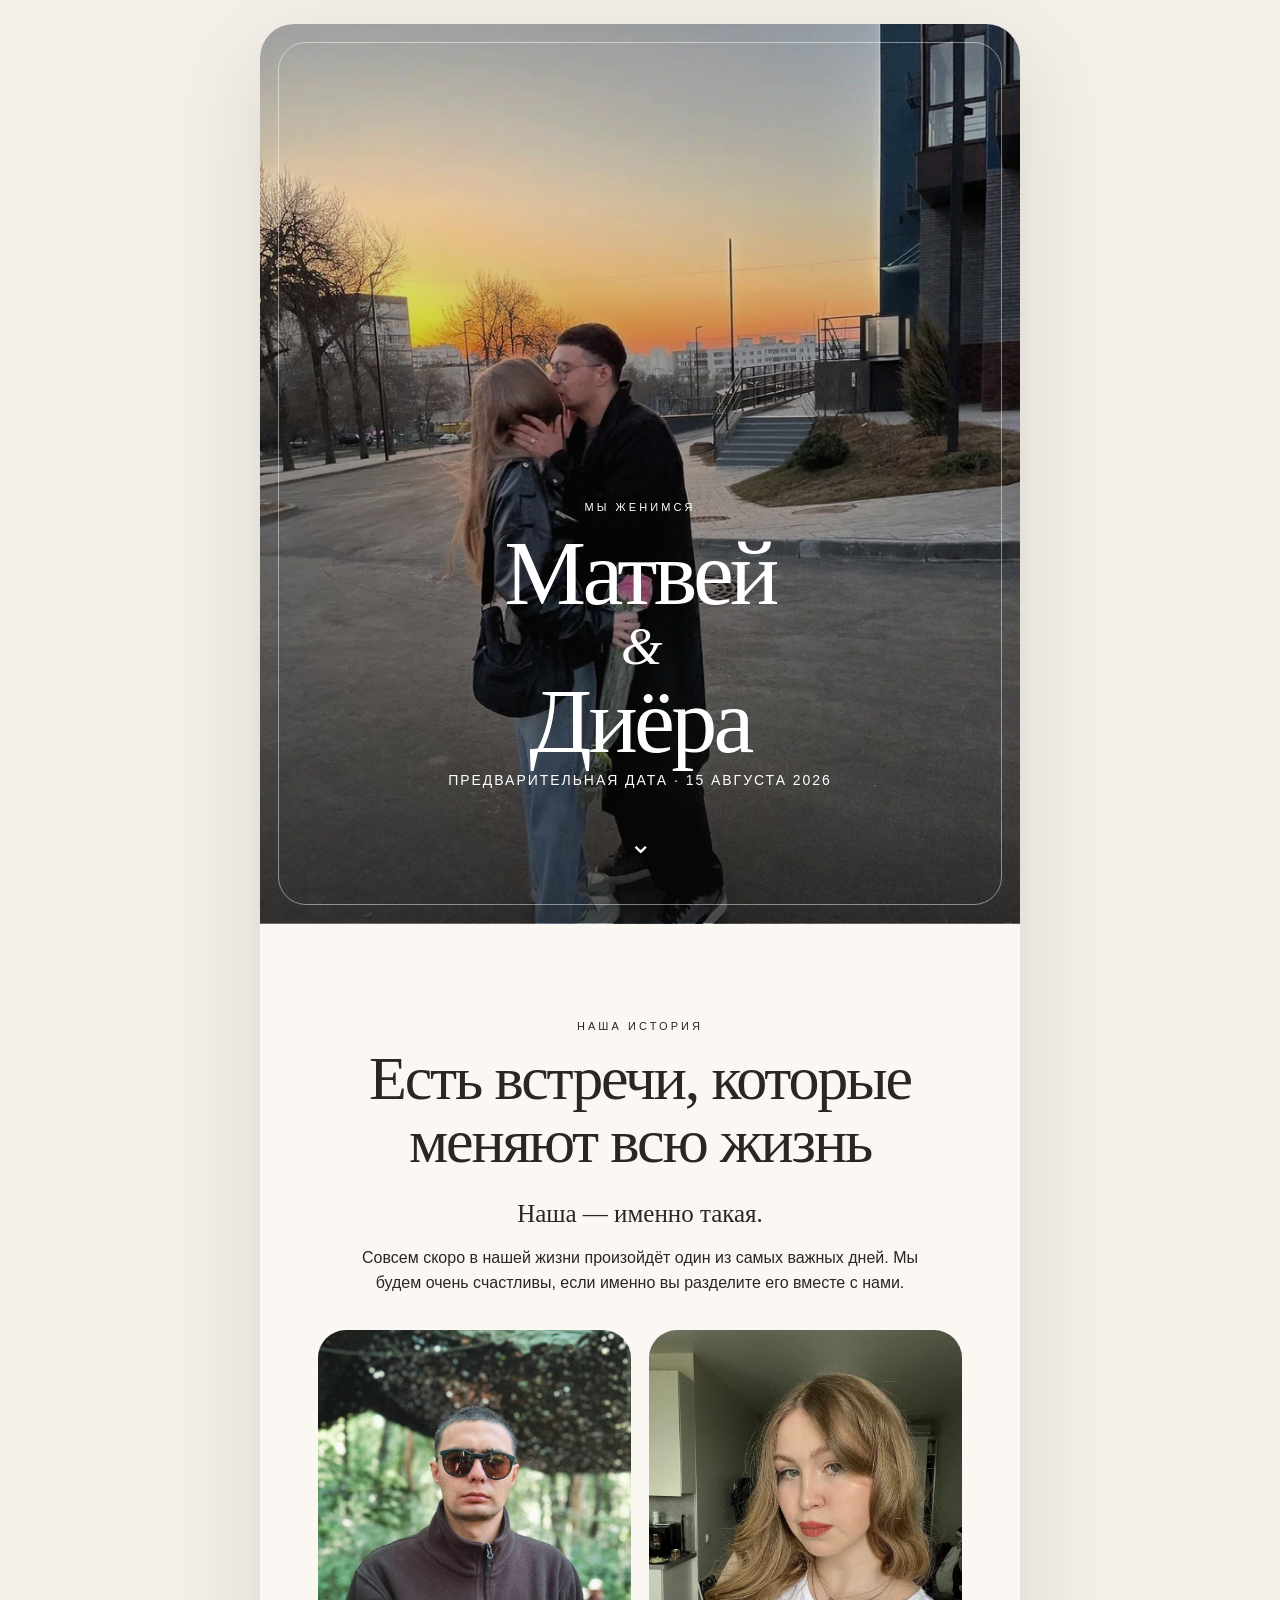
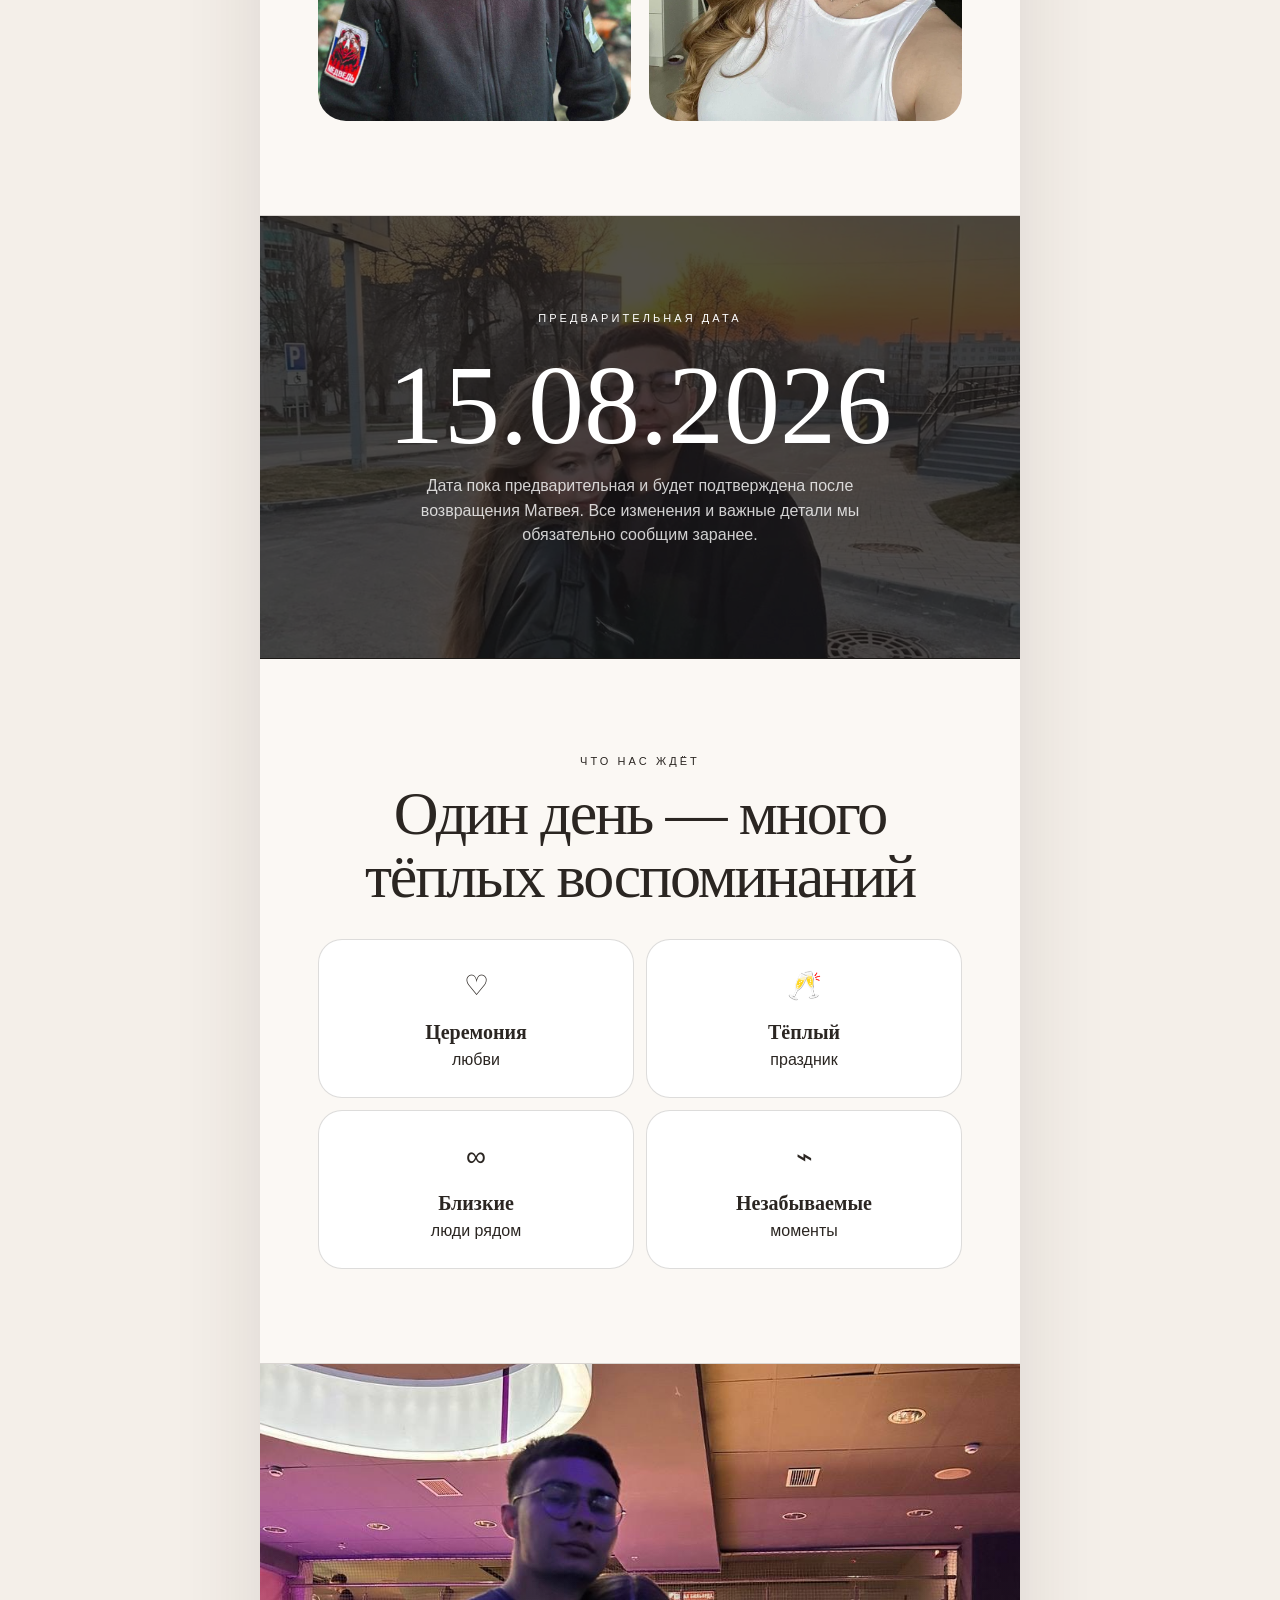
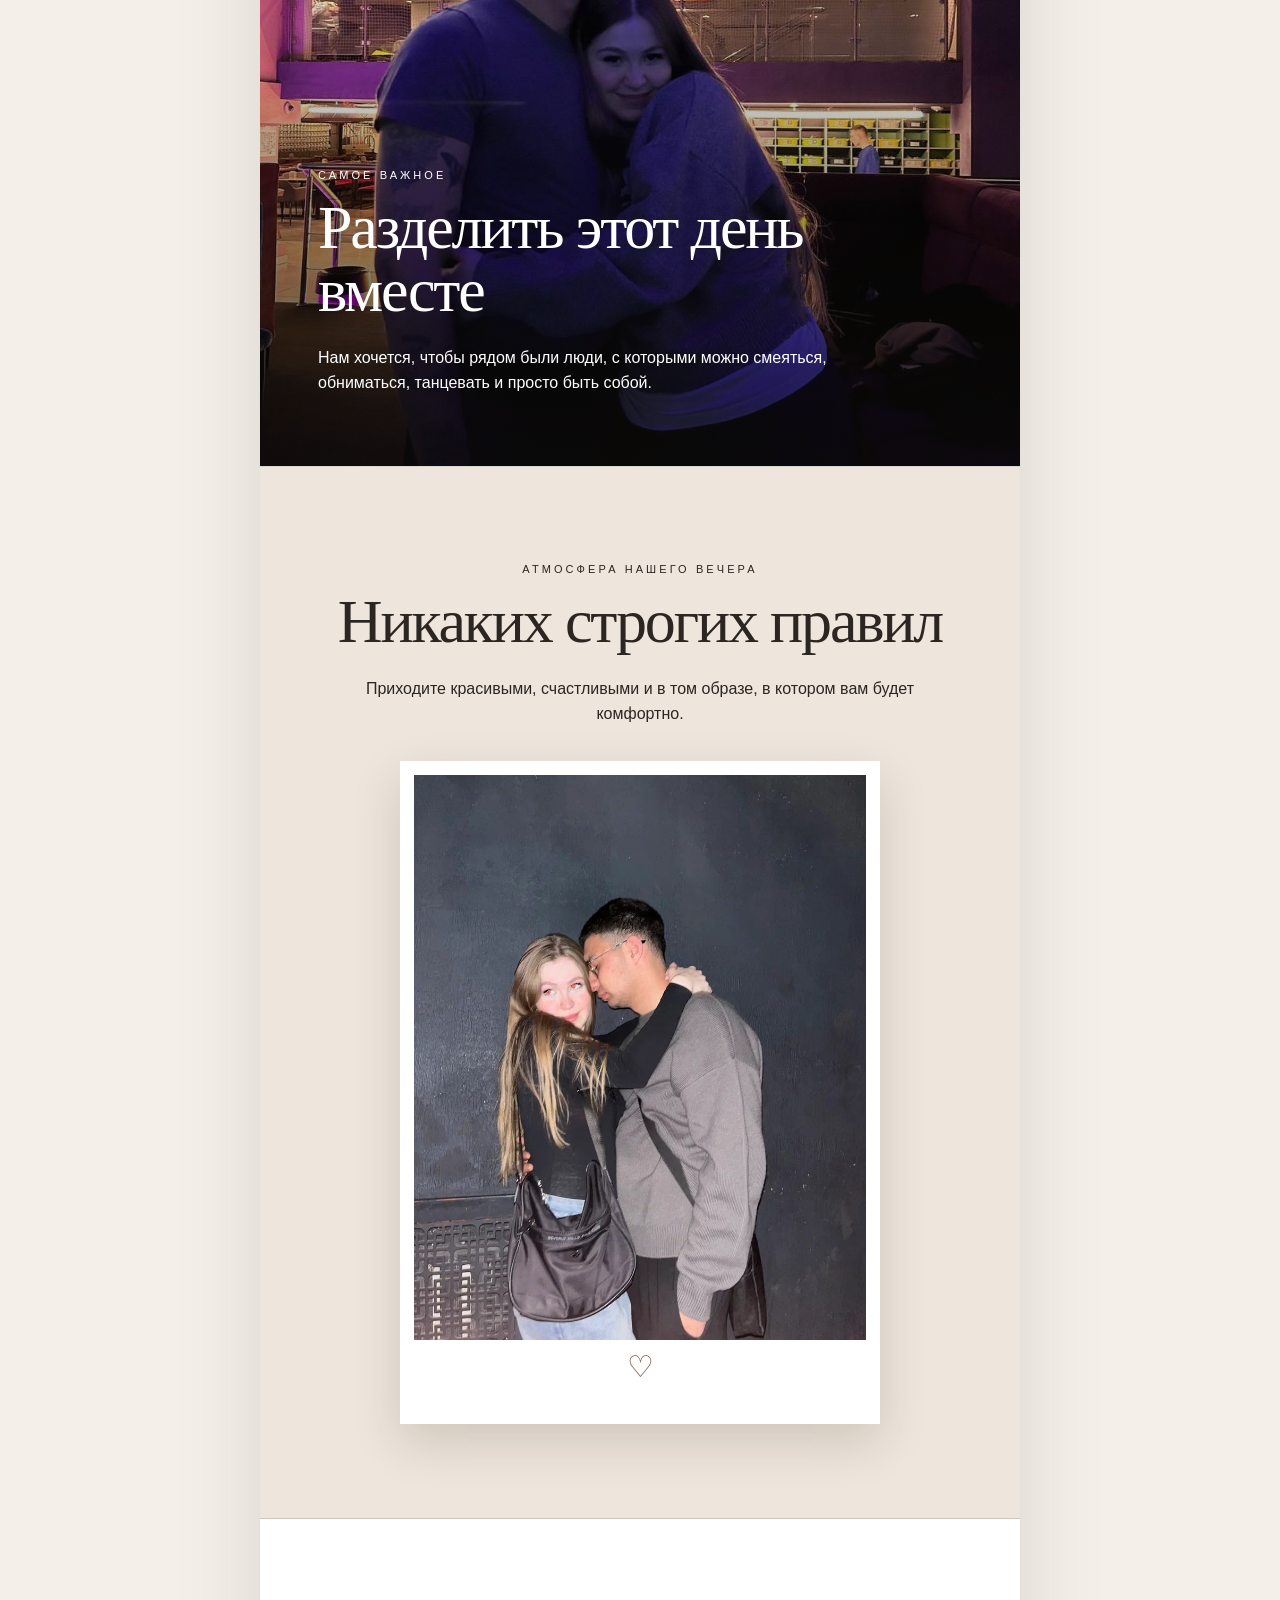
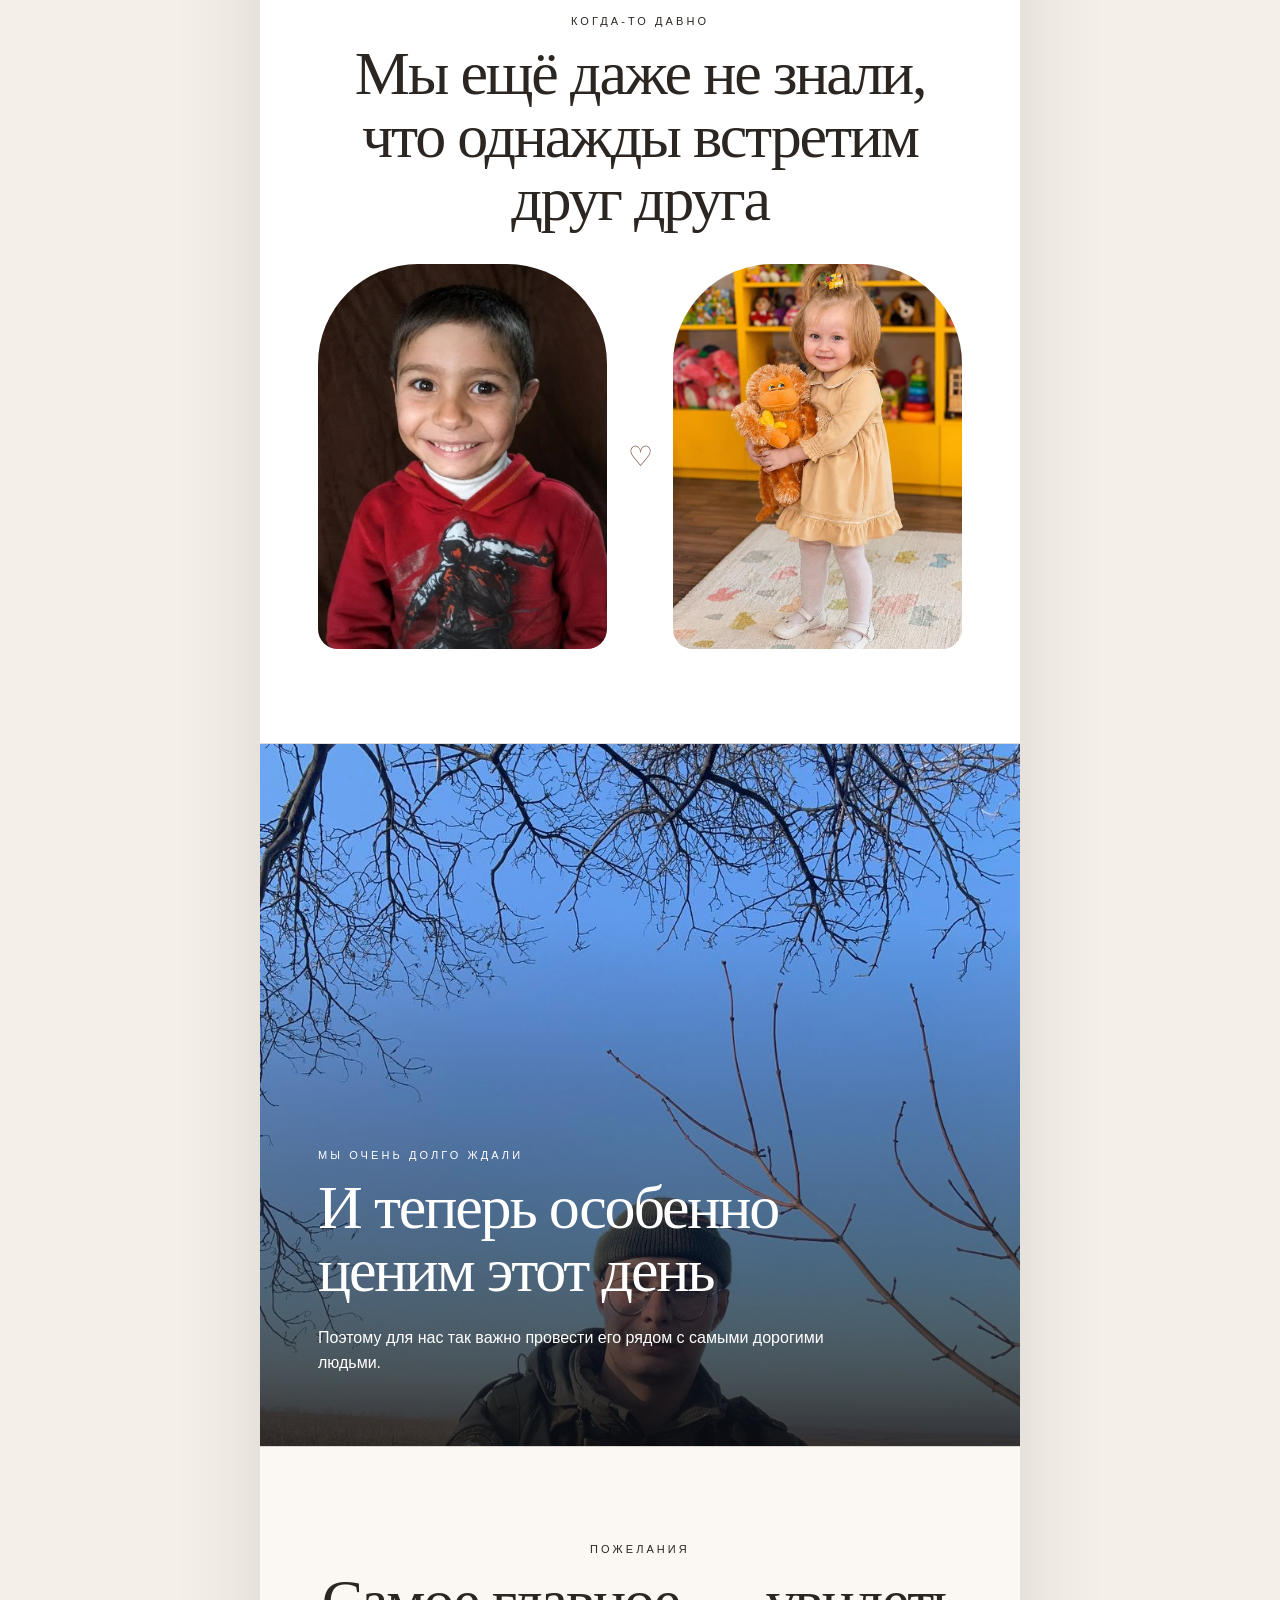
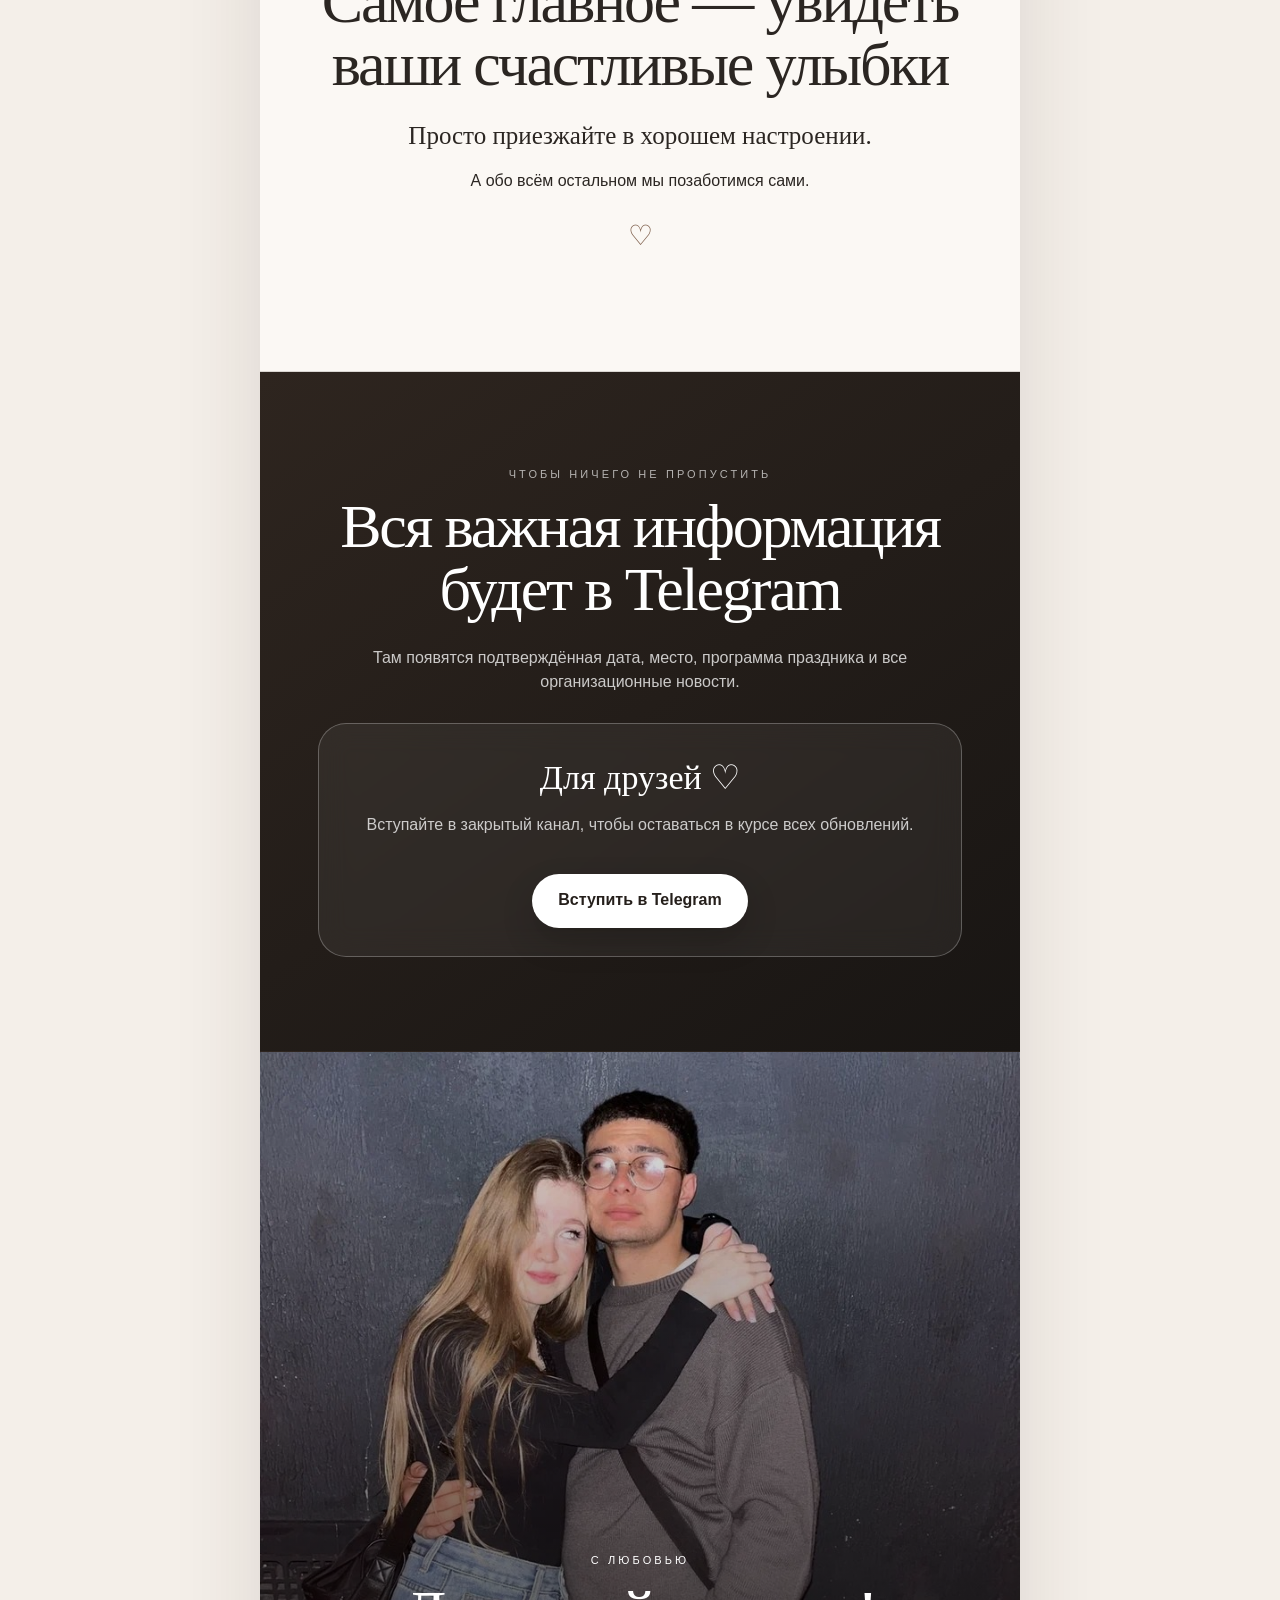
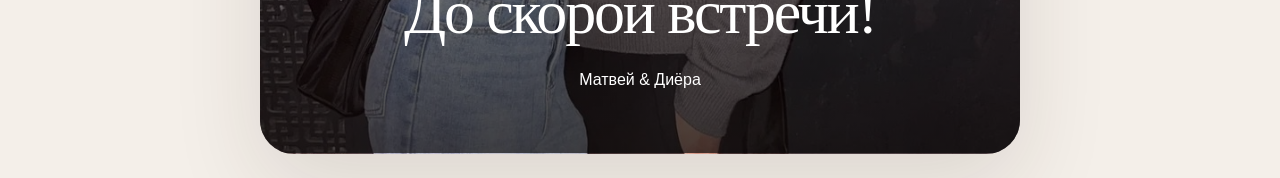
==== commit af24e005: "Add files via upload" ====
--- a/friends.html
+++ b/friends.html
@@ -5,7 +5,7 @@
 <meta name="viewport" content="width=device-width,initial-scale=1,viewport-fit=cover">
 <meta name="theme-color" content="#f4efe9">
 <title>Матвей & Диёра — мы женимся</title>
-<link rel="stylesheet" href="styles.css">
+<link rel="stylesheet" href="styles.css?v=20260715-final">
 </head>
 <body>
 <main class="site">
@@ -24,8 +24,8 @@
   <p class="lead reveal">Наша — именно такая.</p>
   <p class="reveal">Совсем скоро в нашей жизни произойдёт один из самых важных дней. Мы будем очень счастливы, если именно вы разделите его вместе с нами.</p>
   <div class="story-portraits reveal">
-    <img src="assets/matvey_portrait.jpg" alt="Матвей">
-    <img src="assets/diyora_portrait.jpg" alt="Диёра">
+    <div class="story-portrait"><img src="assets/matvey_portrait.jpg" alt="Матвей"></div>
+    <div class="story-portrait"><img src="assets/diyora_portrait.jpg" alt="Диёра"></div>
   </div>
 </section>
 
@@ -113,6 +113,6 @@
   </div>
 </section>
 </main>
-<script src="script.js"></script>
+<script src="script.js?v=20260715-final"></script>
 </body>
 </html>
--- a/styles.css
+++ b/styles.css
@@ -40,10 +40,31 @@
 p{max-width:590px;margin:0 auto 16px}
 .lead{font-family:Georgia,"Times New Roman",serif;font-size:25px;line-height:1.3}
 .heart{font-family:Georgia,serif;font-size:28px;color:var(--brown);margin:20px 0}
-.story-portraits{display:grid;grid-template-columns:1fr 1fr;gap:18px;margin-top:34px;align-items:stretch}
-.story-portraits img{width:100%;aspect-ratio:4/5;object-fit:cover;border-radius:28px;box-shadow:none;background:transparent}
-.story-portraits img:first-child{object-position:50% 50%}
-.story-portraits img:last-child{object-position:50% 28%}
+.story-portraits{
+  display:grid;
+  grid-template-columns:repeat(2,minmax(0,1fr));
+  gap:18px;
+  margin-top:34px;
+  align-items:stretch;
+}
+.story-portrait{
+  width:100%;
+  aspect-ratio:4/5;
+  overflow:hidden;
+  border-radius:28px;
+  background:transparent;
+}
+.story-portrait img{
+  width:100%;
+  height:100%;
+  object-fit:cover;
+  border:0;
+  border-radius:0;
+  box-shadow:none;
+  background:transparent;
+}
+.story-portrait:first-child img{object-position:50% 50%}
+.story-portrait:last-child img{object-position:50% 28%}
 .date-panel{background:var(--deep);color:#fff;text-align:center;position:relative;isolation:isolate}
 .date-panel::before{content:"";position:absolute;inset:0;background:url("assets/sunset_close.jpg") center/cover;opacity:.25;z-index:-1}
 .date-big{font-family:Georgia,serif;font-size:clamp(62px,18vw,112px);line-height:.9;margin:28px 0 18px}
@@ -93,5 +114,5 @@
 
 @media(max-width:520px){
   .story-portraits{gap:10px}
-  .story-portraits img{border-radius:20px}
+  .story-portrait{border-radius:20px}
 }
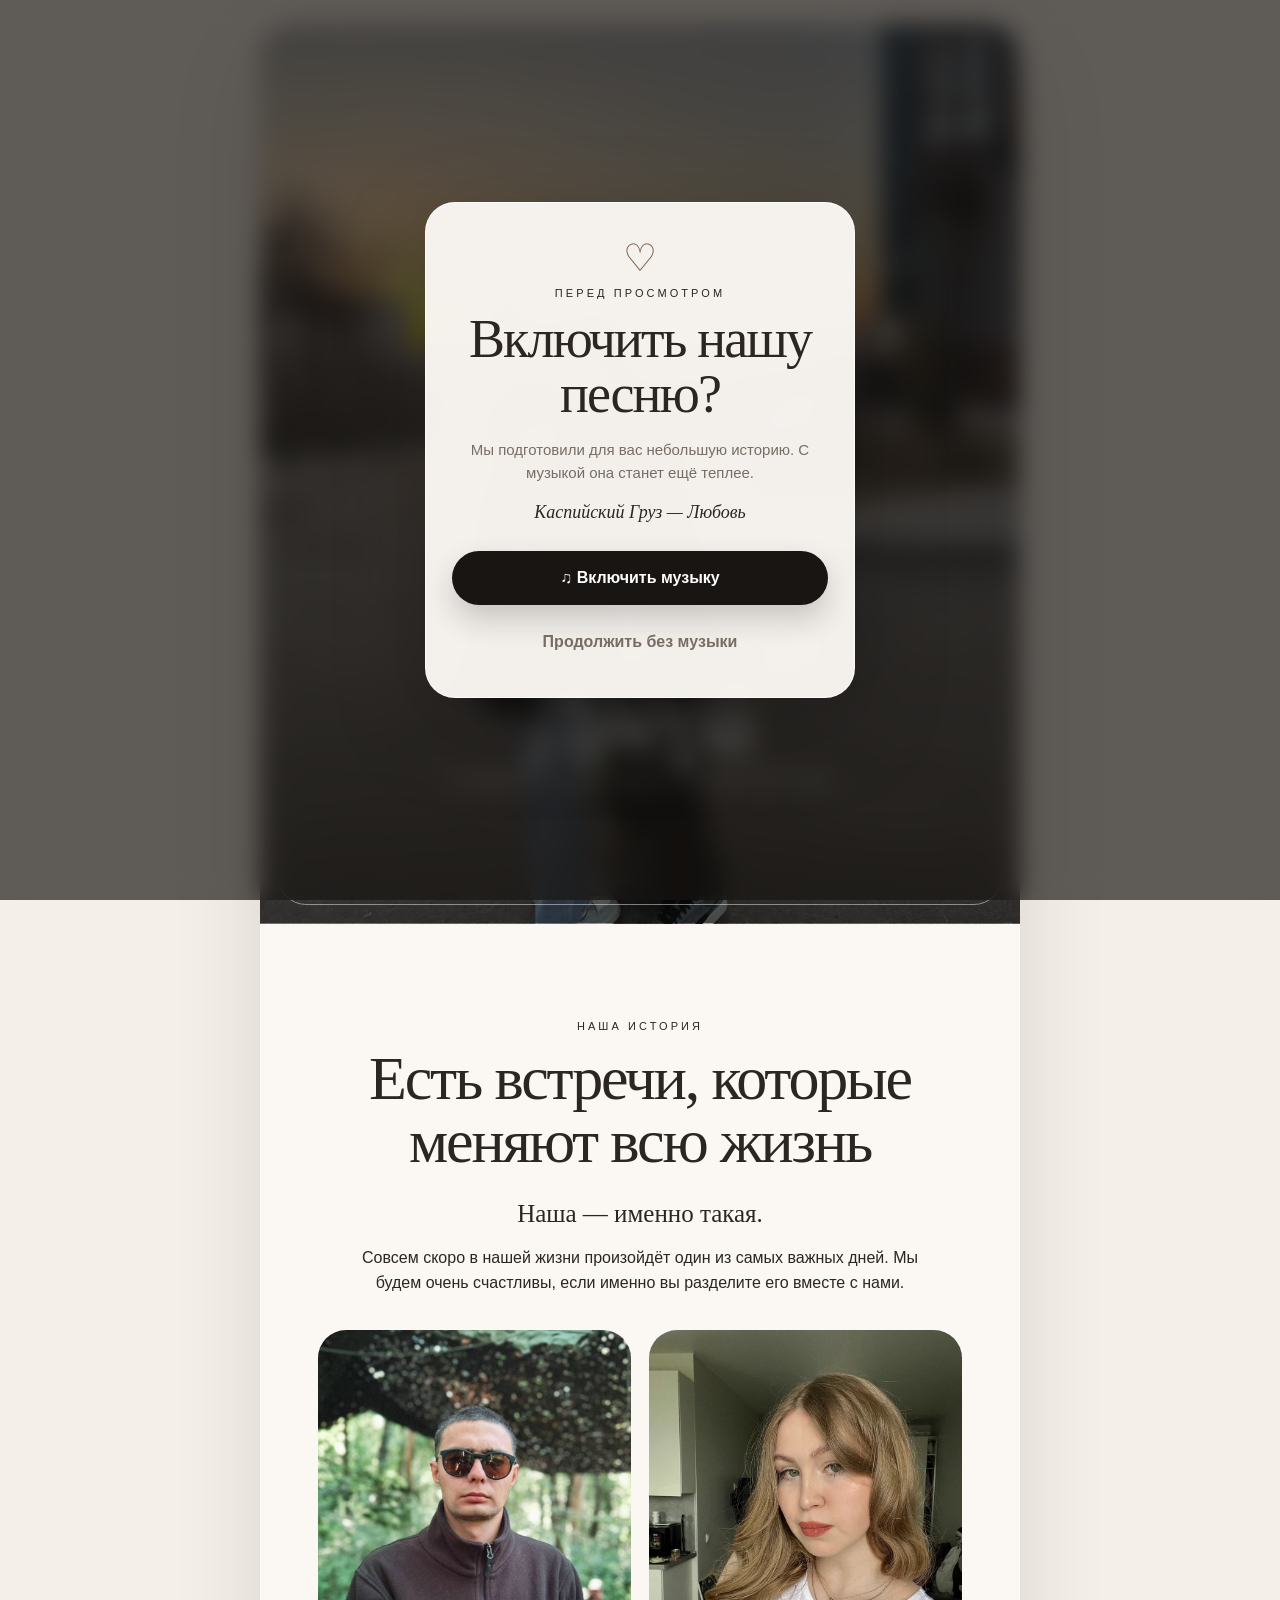
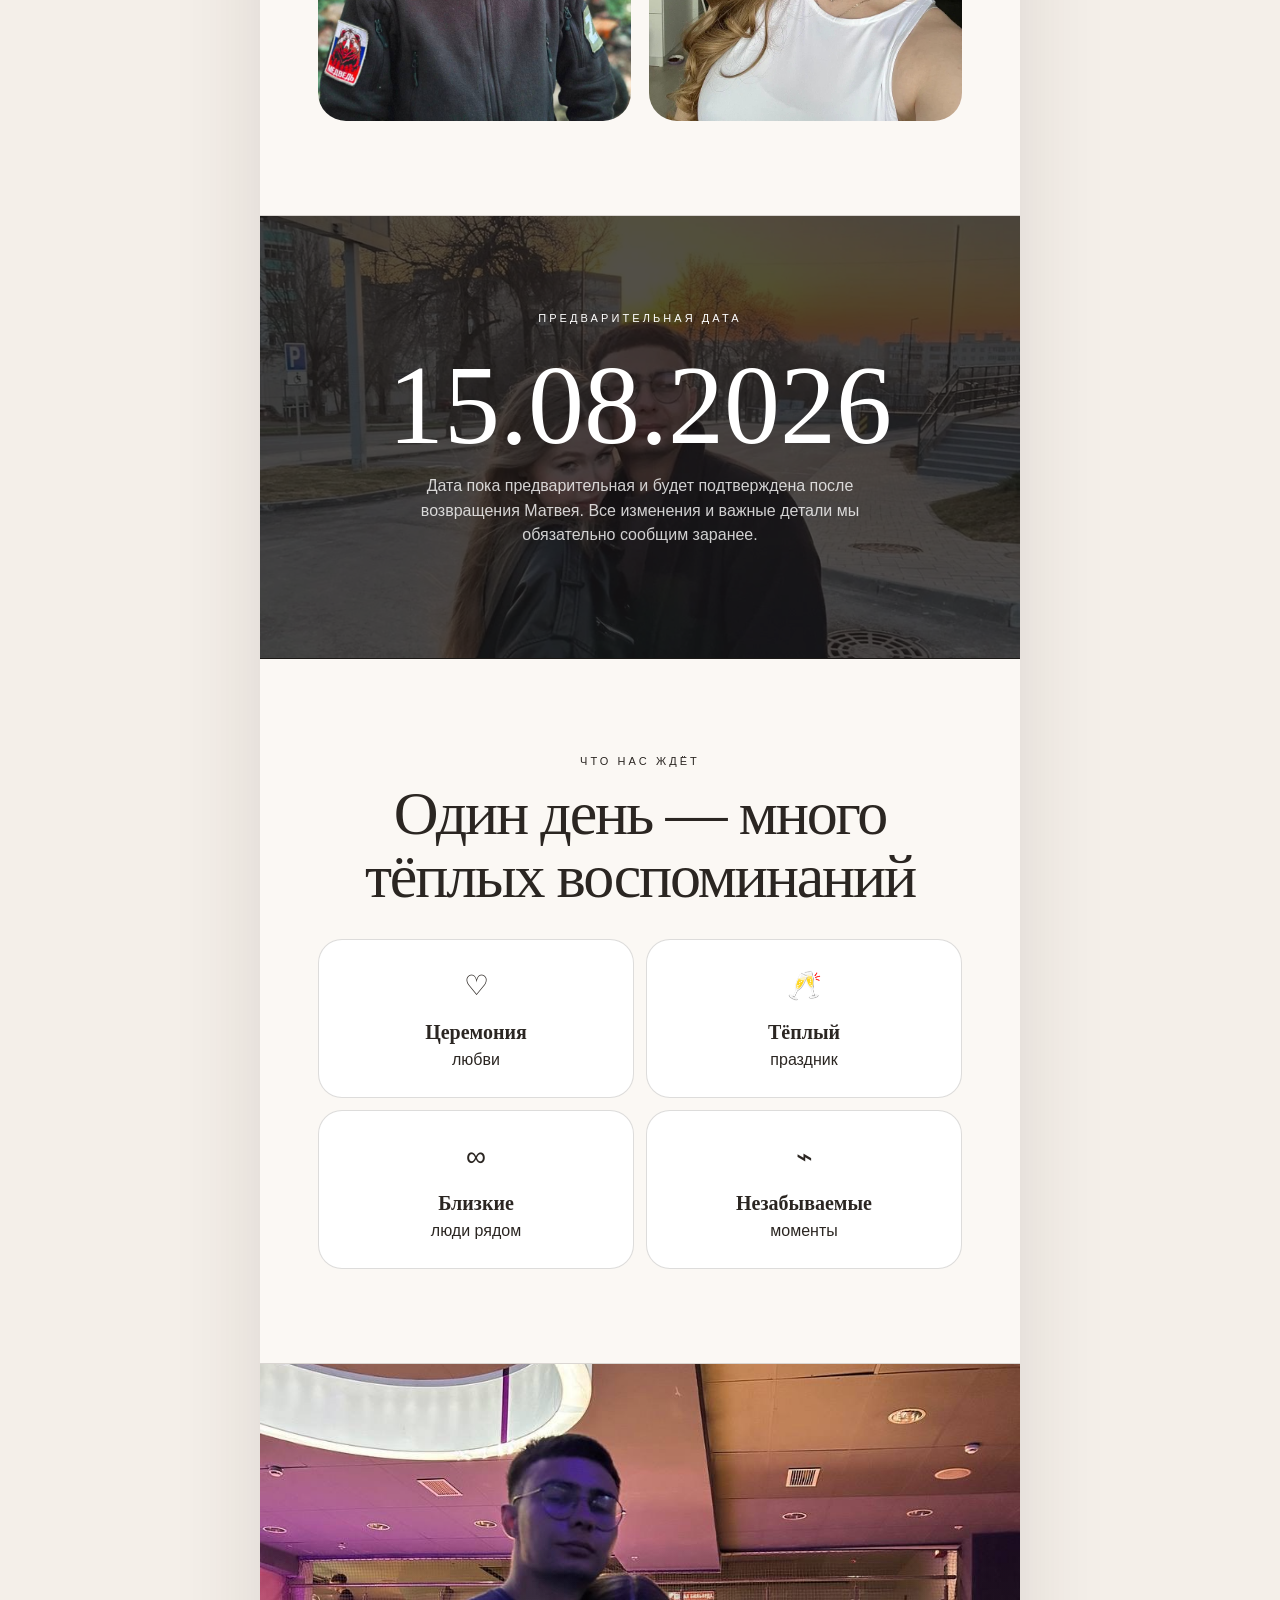
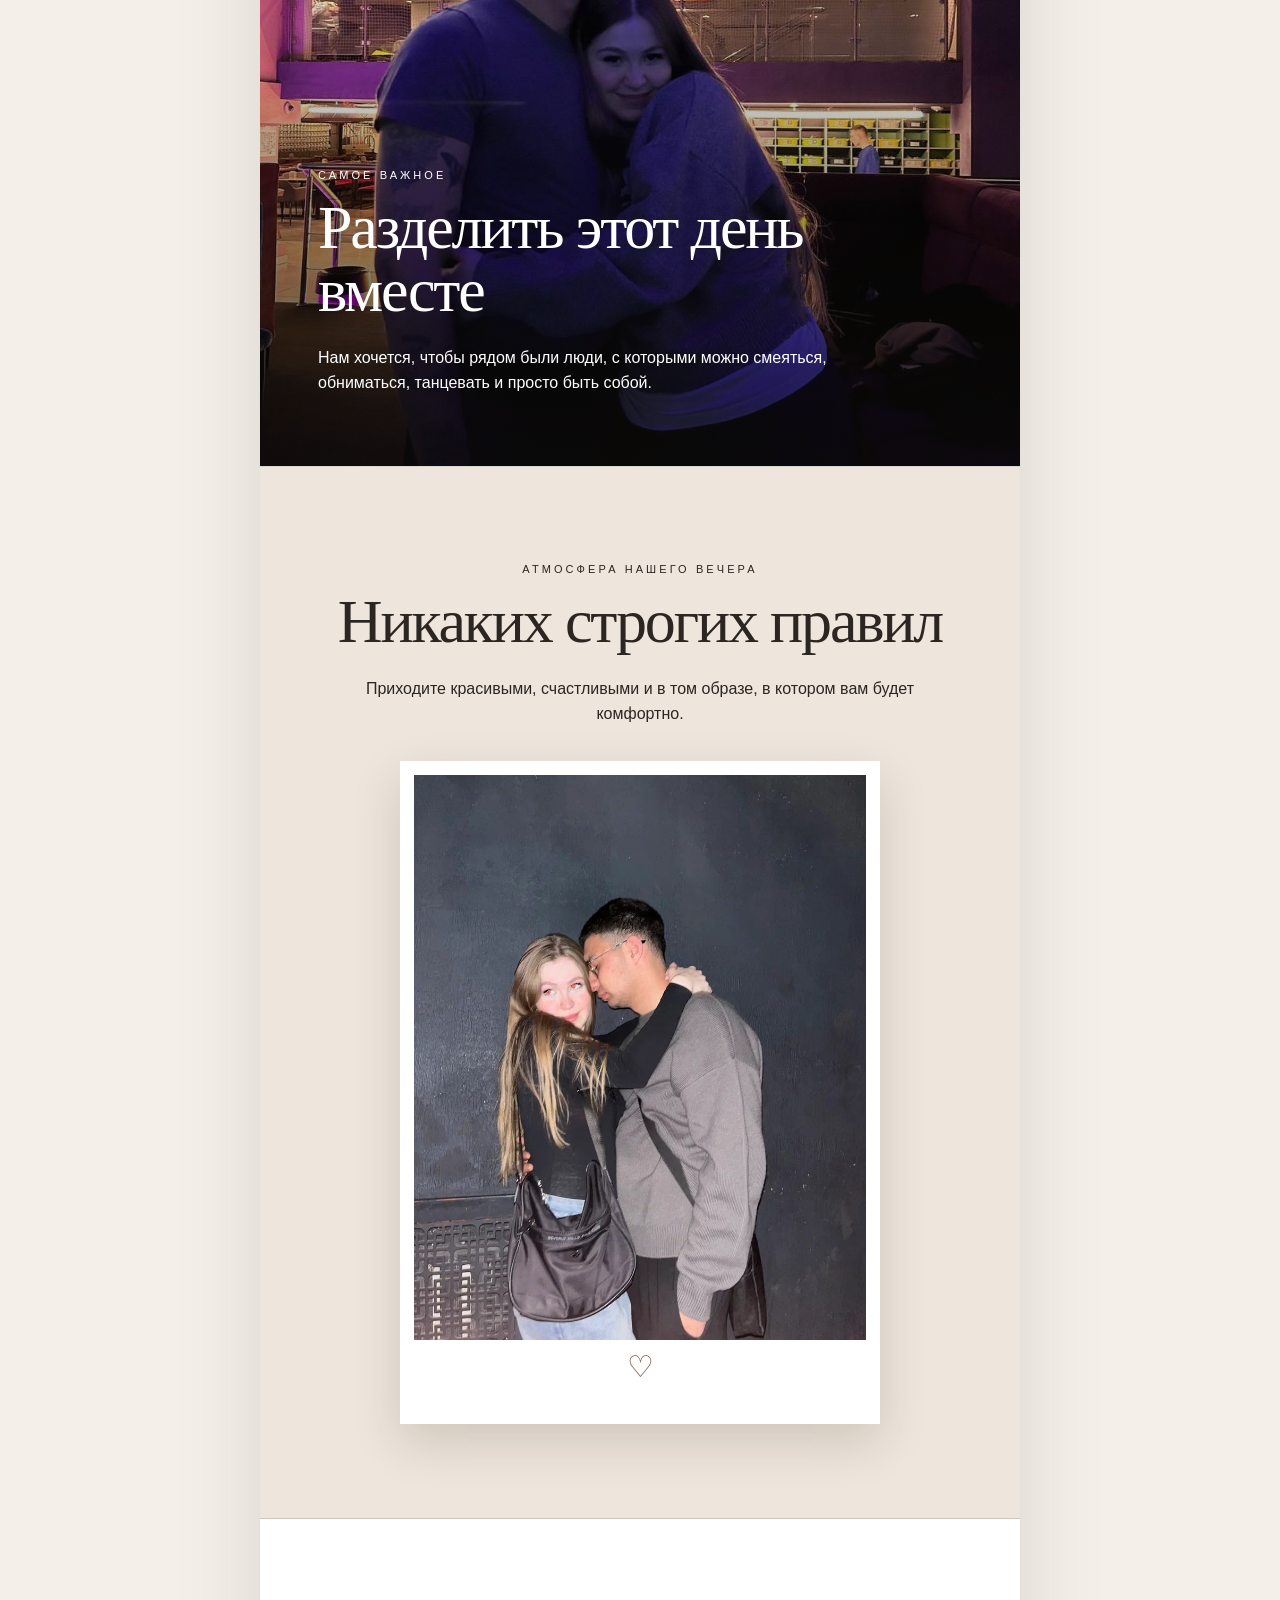
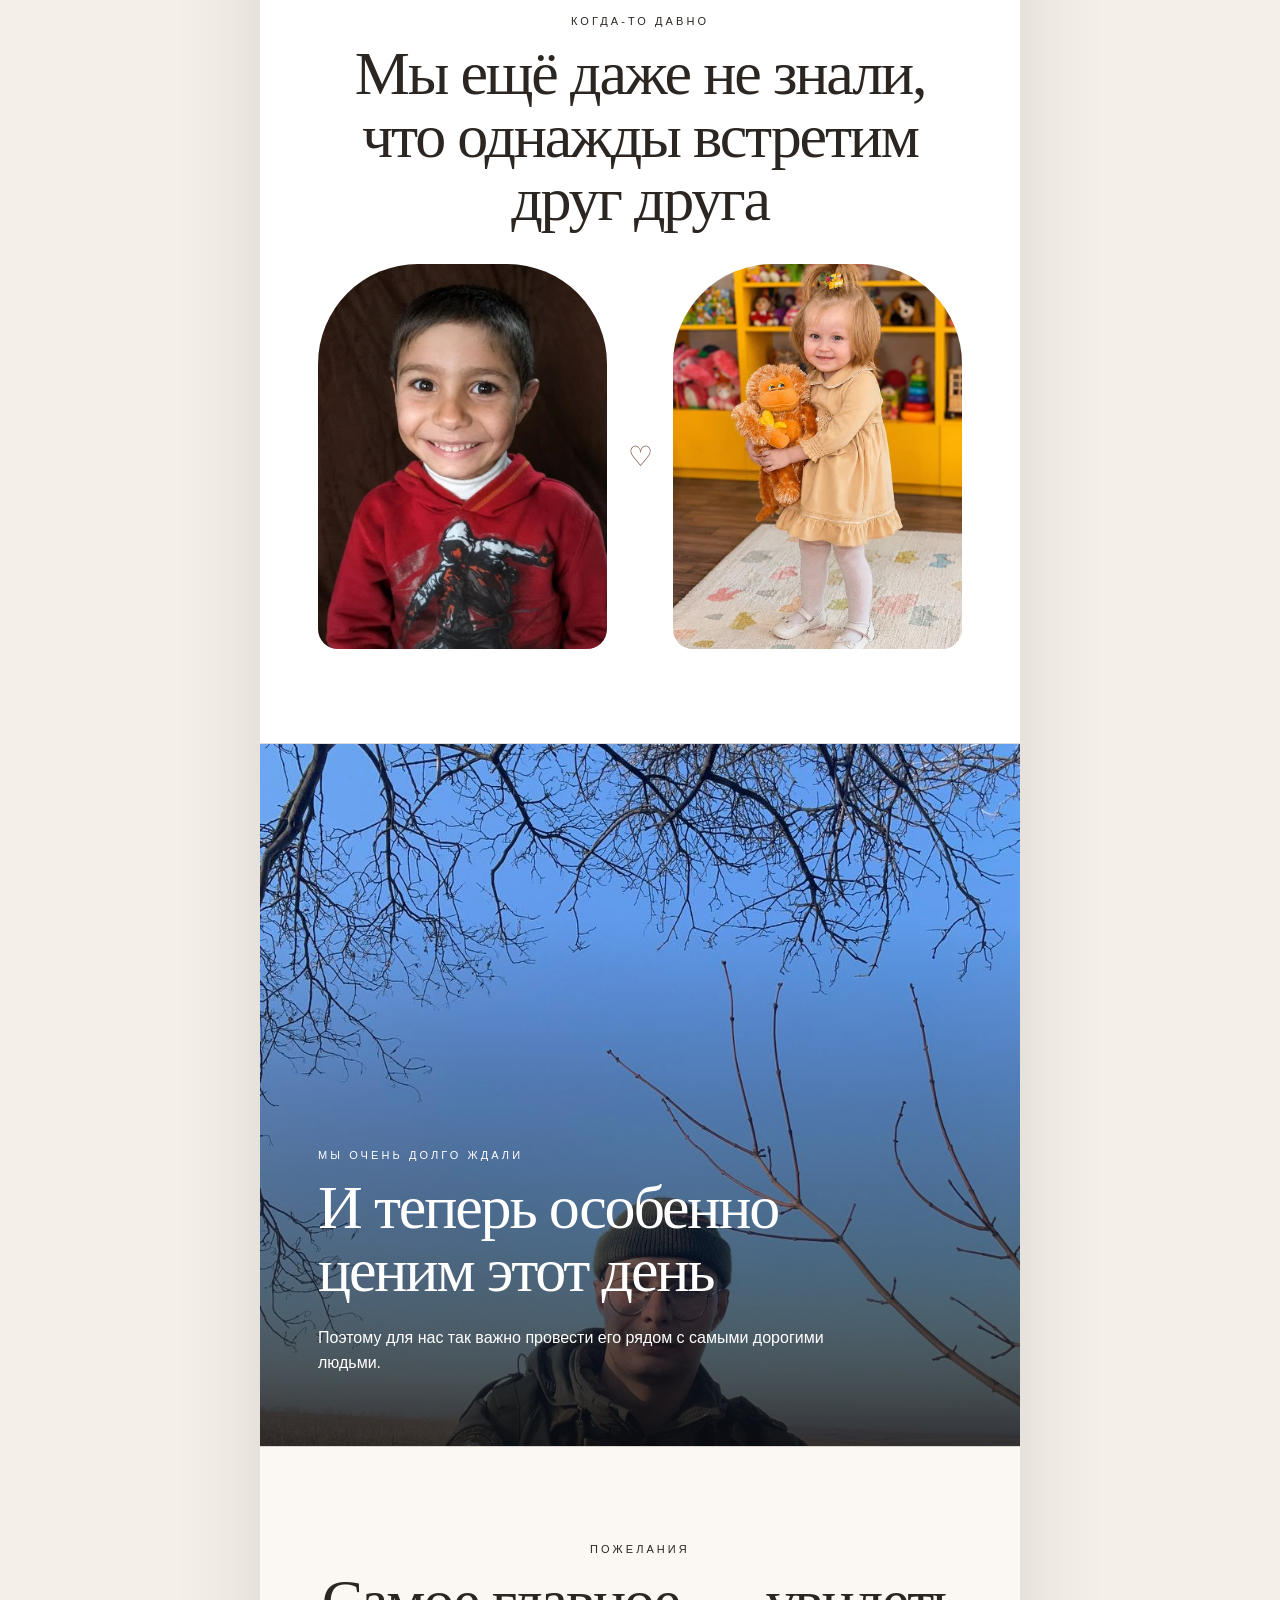
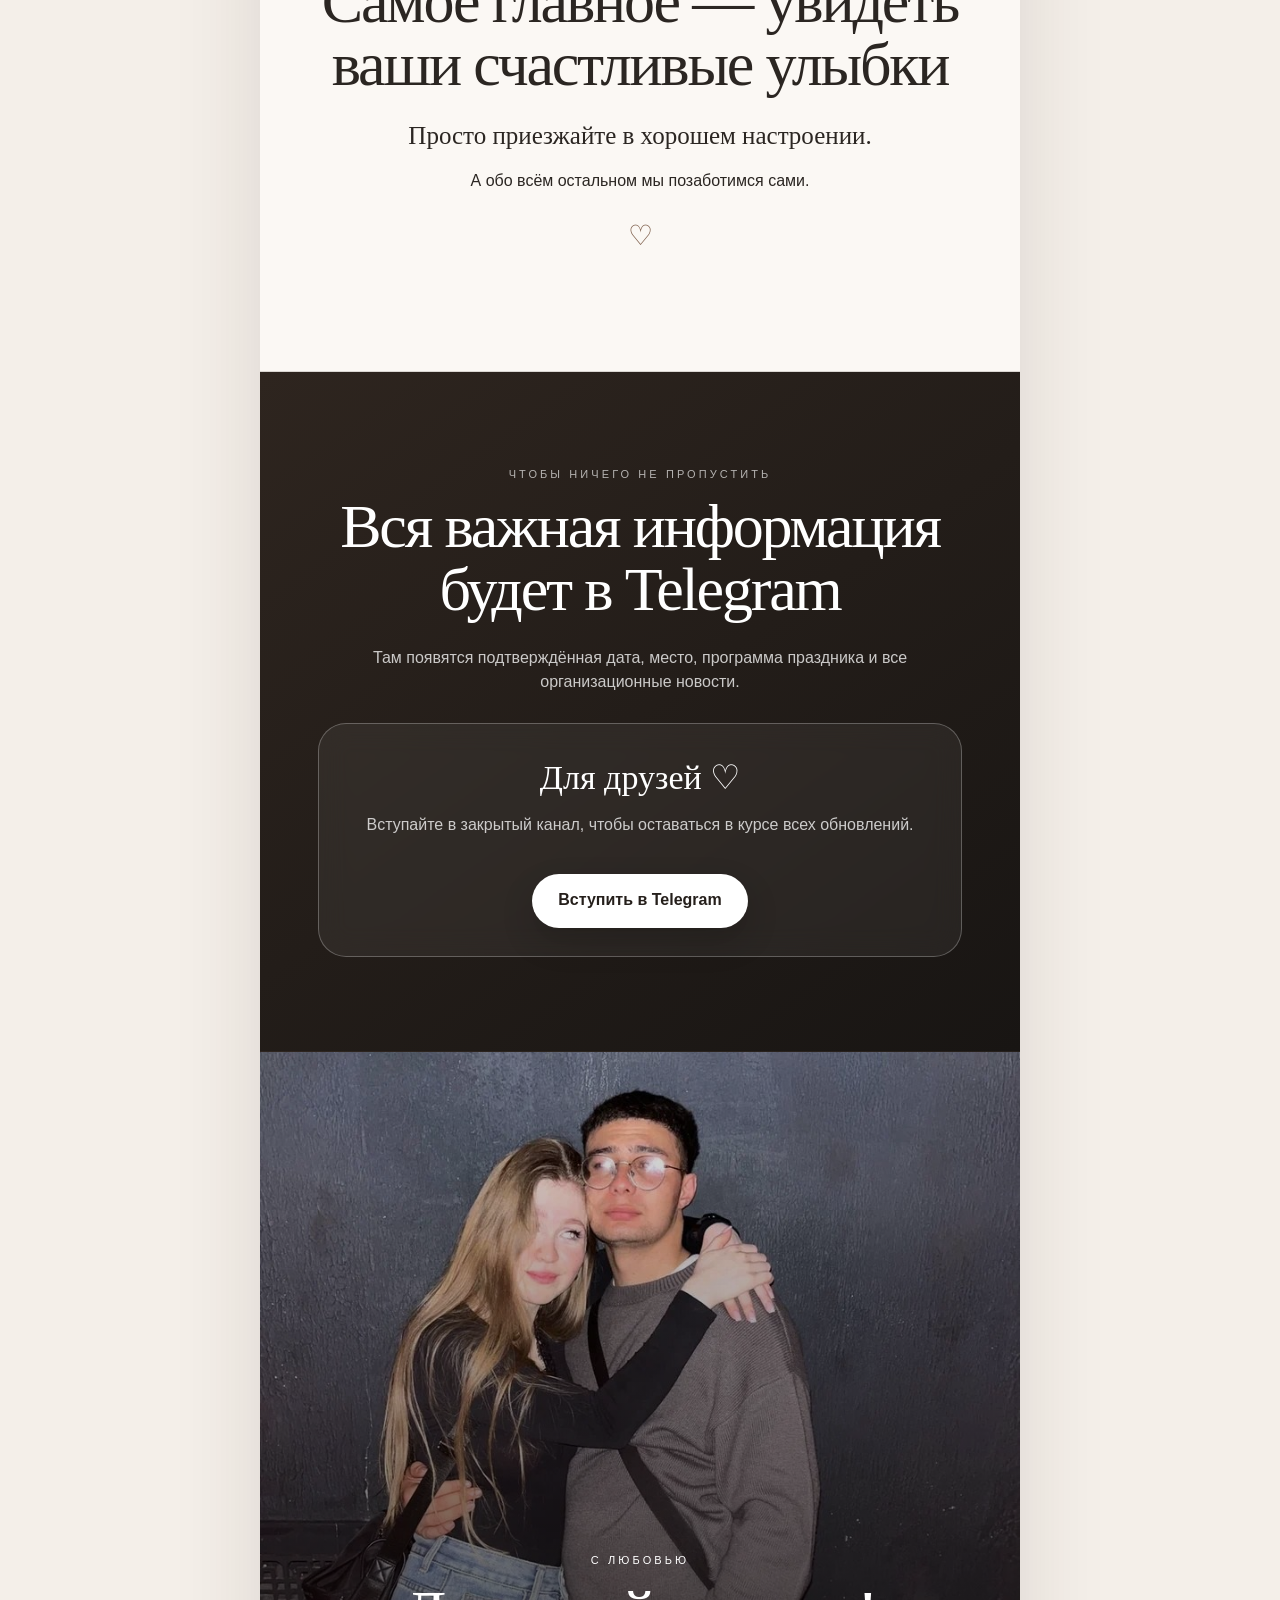
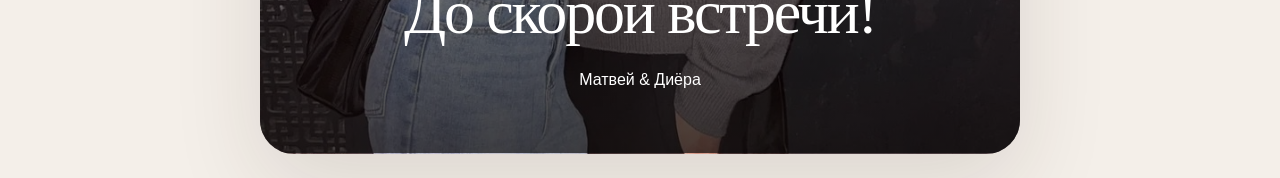
==== commit beaf0083: "Add files via upload" ====
--- a/friends.html
+++ b/friends.html
@@ -5,9 +5,21 @@
 <meta name="viewport" content="width=device-width,initial-scale=1,viewport-fit=cover">
 <meta name="theme-color" content="#f4efe9">
 <title>Матвей & Диёра — мы женимся</title>
-<link rel="stylesheet" href="styles.css?v=20260715-final">
+<link rel="stylesheet" href="styles.css?v=20260715-music">
 </head>
-<body>
+<body class="intro-open">
+<div class="music-intro" id="musicIntro" role="dialog" aria-modal="true" aria-labelledby="musicIntroTitle">
+  <div class="music-intro-card">
+    <div class="music-intro-heart">♡</div>
+    <div class="kicker">Перед просмотром</div>
+    <h2 id="musicIntroTitle">Включить нашу песню?</h2>
+    <p>Мы подготовили для вас небольшую историю. С музыкой она станет ещё теплее.</p>
+    <div class="music-intro-track">Каспийский Груз — Любовь</div>
+    <button class="music-intro-primary" id="startMusic" type="button">♫ Включить музыку</button>
+    <button class="music-intro-secondary" id="skipMusic" type="button">Продолжить без музыки</button>
+  </div>
+</div>
+
 <main class="site">
 <section class="hero">
   <div class="hero-content reveal">
@@ -113,6 +125,14 @@
   </div>
 </section>
 </main>
-<script src="script.js?v=20260715-final"></script>
+<audio id="weddingAudio" preload="metadata" loop>
+  <source src="assets/our-song.mp3" type="audio/mpeg">
+</audio>
+<button class="music-toggle" id="musicToggle" type="button" aria-label="Включить музыку" title="Музыка">
+  <span class="music-toggle-icon">♫</span>
+  <span class="music-toggle-label">Наша песня</span>
+</button>
+
+<script src="script.js?v=20260715-music"></script>
 </body>
 </html>
--- a/styles.css
+++ b/styles.css
@@ -76,7 +76,7 @@
 .photo-block{min-height:78svh;display:flex;align-items:flex-end;position:relative;color:white;padding:34px 22px}
 .photo-block::before{content:"";position:absolute;inset:0;background:linear-gradient(180deg,transparent 25%,rgba(12,10,9,.78))}
 .photo-block.bowling{background:url("assets/bowling.jpg") center/cover}
-.photo-block.service{background:url("assets/matvey_forest.jpg") center 35%/cover}
+.photo-block.service{background:url("assets/matvey_service_2026.jpg") center 35%/cover}
 .photo-copy{position:relative;max-width:560px}
 .photo-copy h2{color:#fff}
 .atmosphere{background:#eee5dc}
@@ -116,3 +116,43 @@
   .story-portraits{gap:10px}
   .story-portrait{border-radius:20px}
 }
+
+/* Music intro and player */
+body.intro-open{overflow:hidden}
+.music-intro{
+  position:fixed;inset:0;z-index:9999;display:grid;place-items:center;padding:22px;
+  background:rgba(24,21,19,.68);backdrop-filter:blur(12px);
+  transition:opacity .55s ease,visibility .55s ease;
+}
+.music-intro.is-hidden{opacity:0;visibility:hidden;pointer-events:none}
+.music-intro-card{
+  width:min(100%,430px);text-align:center;background:rgba(251,248,244,.97);
+  border:1px solid rgba(255,255,255,.72);border-radius:30px;padding:36px 26px 28px;
+  box-shadow:0 28px 90px rgba(0,0,0,.28);transform:translateY(0);transition:transform .55s ease;
+}
+.music-intro.is-hidden .music-intro-card{transform:translateY(18px)}
+.music-intro-heart{font-family:Georgia,serif;font-size:38px;color:var(--brown);line-height:1;margin-bottom:8px}
+.music-intro-card h2{font-size:clamp(38px,10vw,54px);margin:10px 0 16px}
+.music-intro-card p{font-size:15px;color:var(--muted);margin-bottom:15px}
+.music-intro-track{font-family:Georgia,serif;font-style:italic;font-size:18px;margin:12px 0 24px}
+.music-intro-primary,.music-intro-secondary{
+  width:100%;min-height:54px;border-radius:999px;border:0;font:inherit;font-weight:700;cursor:pointer;
+}
+.music-intro-primary{background:var(--deep);color:#fff;box-shadow:0 14px 30px rgba(24,21,19,.2)}
+.music-intro-secondary{margin-top:10px;background:transparent;color:var(--muted)}
+.music-toggle{
+  position:fixed;right:max(18px,env(safe-area-inset-right));bottom:max(18px,env(safe-area-inset-bottom));z-index:9000;
+  display:flex;align-items:center;gap:9px;min-height:48px;padding:0 16px;border:1px solid rgba(255,255,255,.6);
+  border-radius:999px;background:rgba(24,21,19,.86);color:#fff;backdrop-filter:blur(12px);
+  box-shadow:0 12px 35px rgba(0,0,0,.22);font:inherit;font-size:12px;font-weight:700;cursor:pointer;
+  opacity:0;transform:translateY(10px);pointer-events:none;transition:.35s ease;
+}
+.music-toggle.is-visible{opacity:1;transform:none;pointer-events:auto}
+.music-toggle-icon{font-size:19px;line-height:1}
+.music-toggle.is-playing .music-toggle-icon{animation:musicPulse 1.2s ease-in-out infinite}
+@keyframes musicPulse{50%{transform:scale(1.16)}}
+@media(max-width:520px){
+  .music-intro-card{padding:32px 20px 24px;border-radius:26px}
+  .music-toggle{width:48px;padding:0;justify-content:center}
+  .music-toggle-label{display:none}
+}
